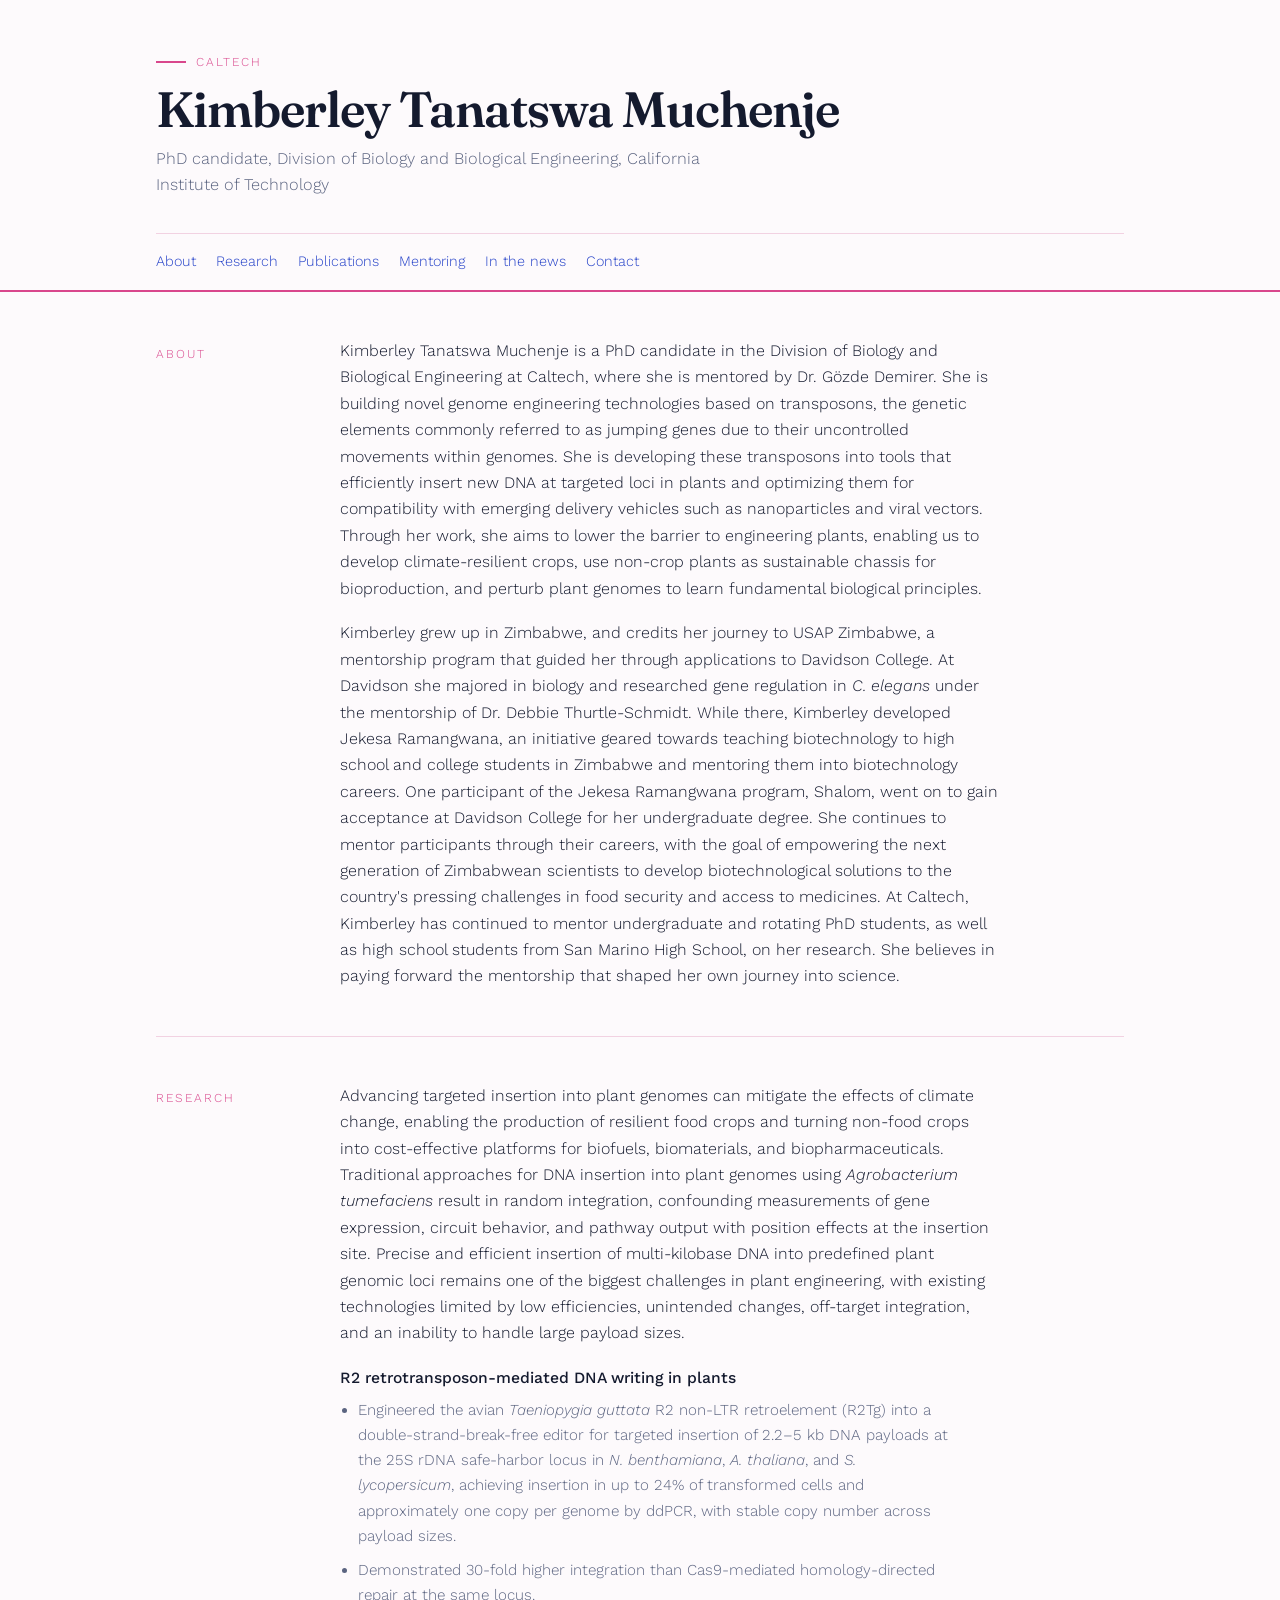
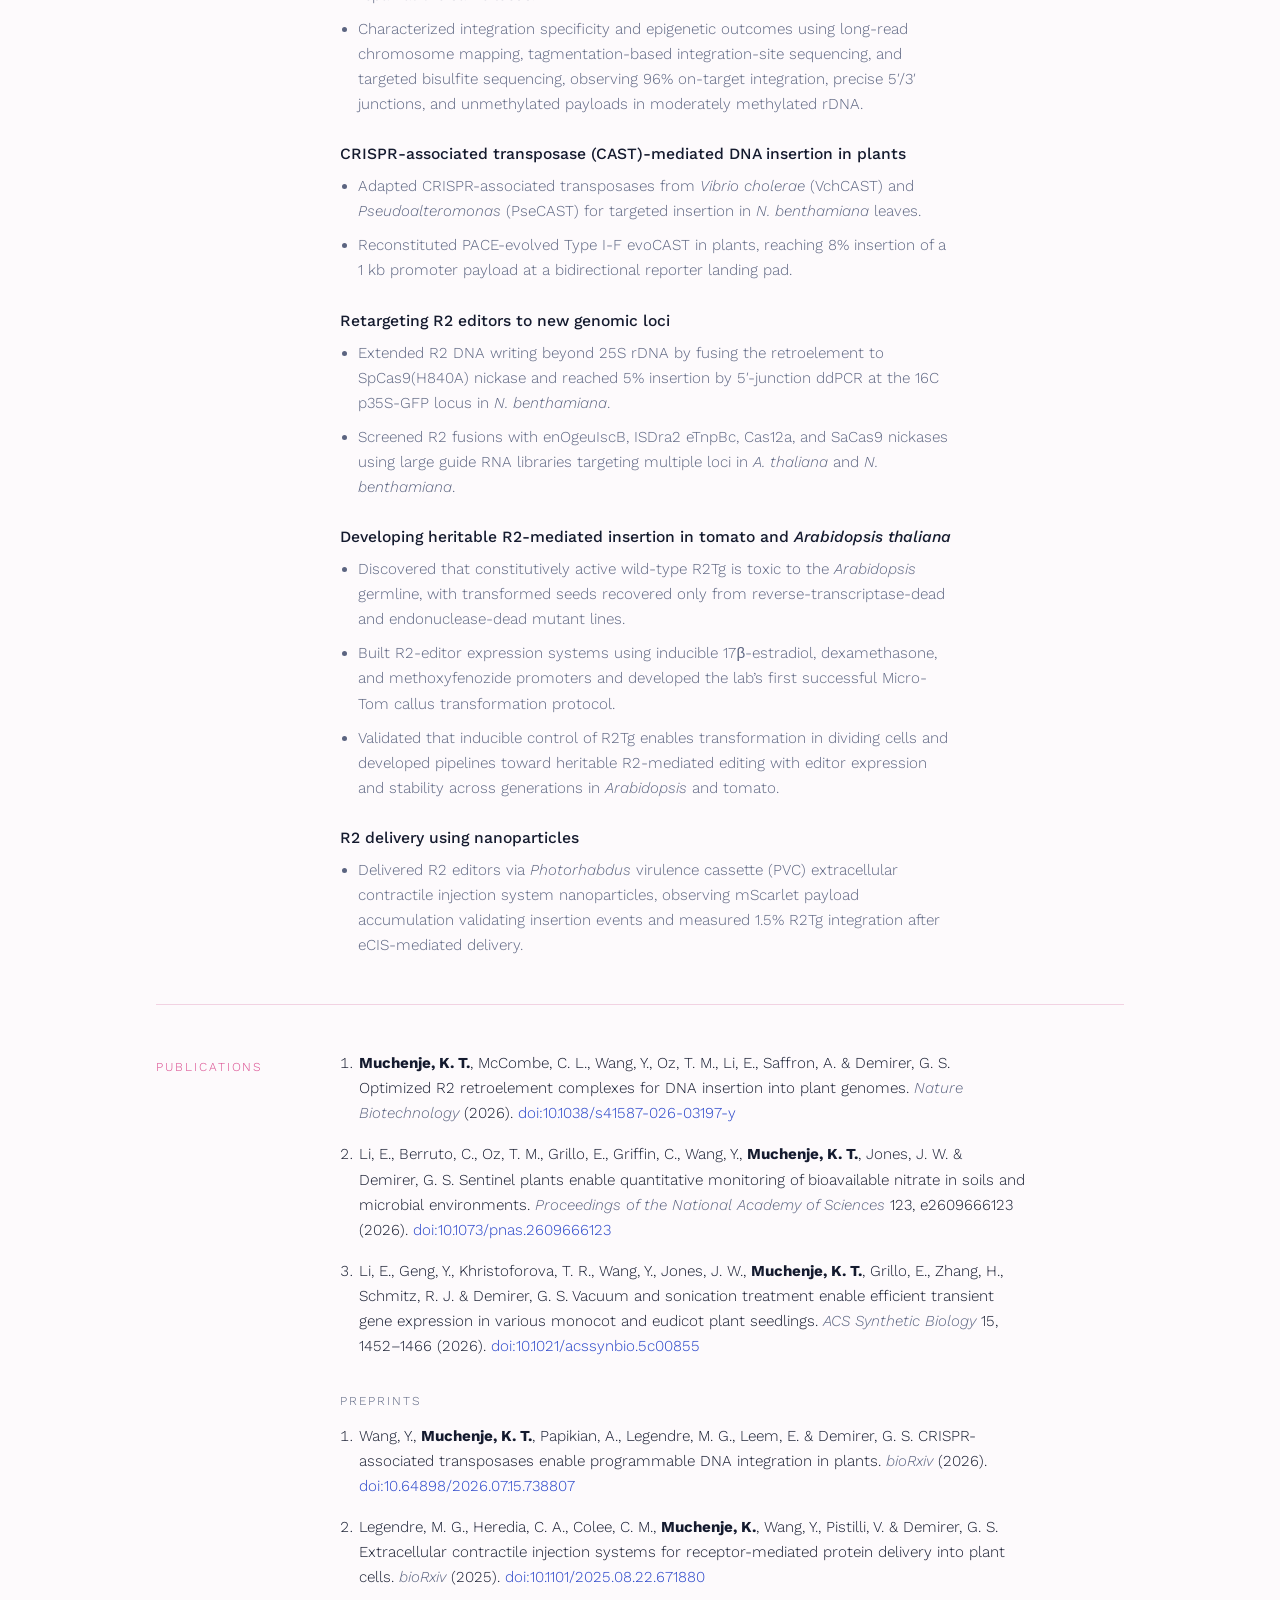
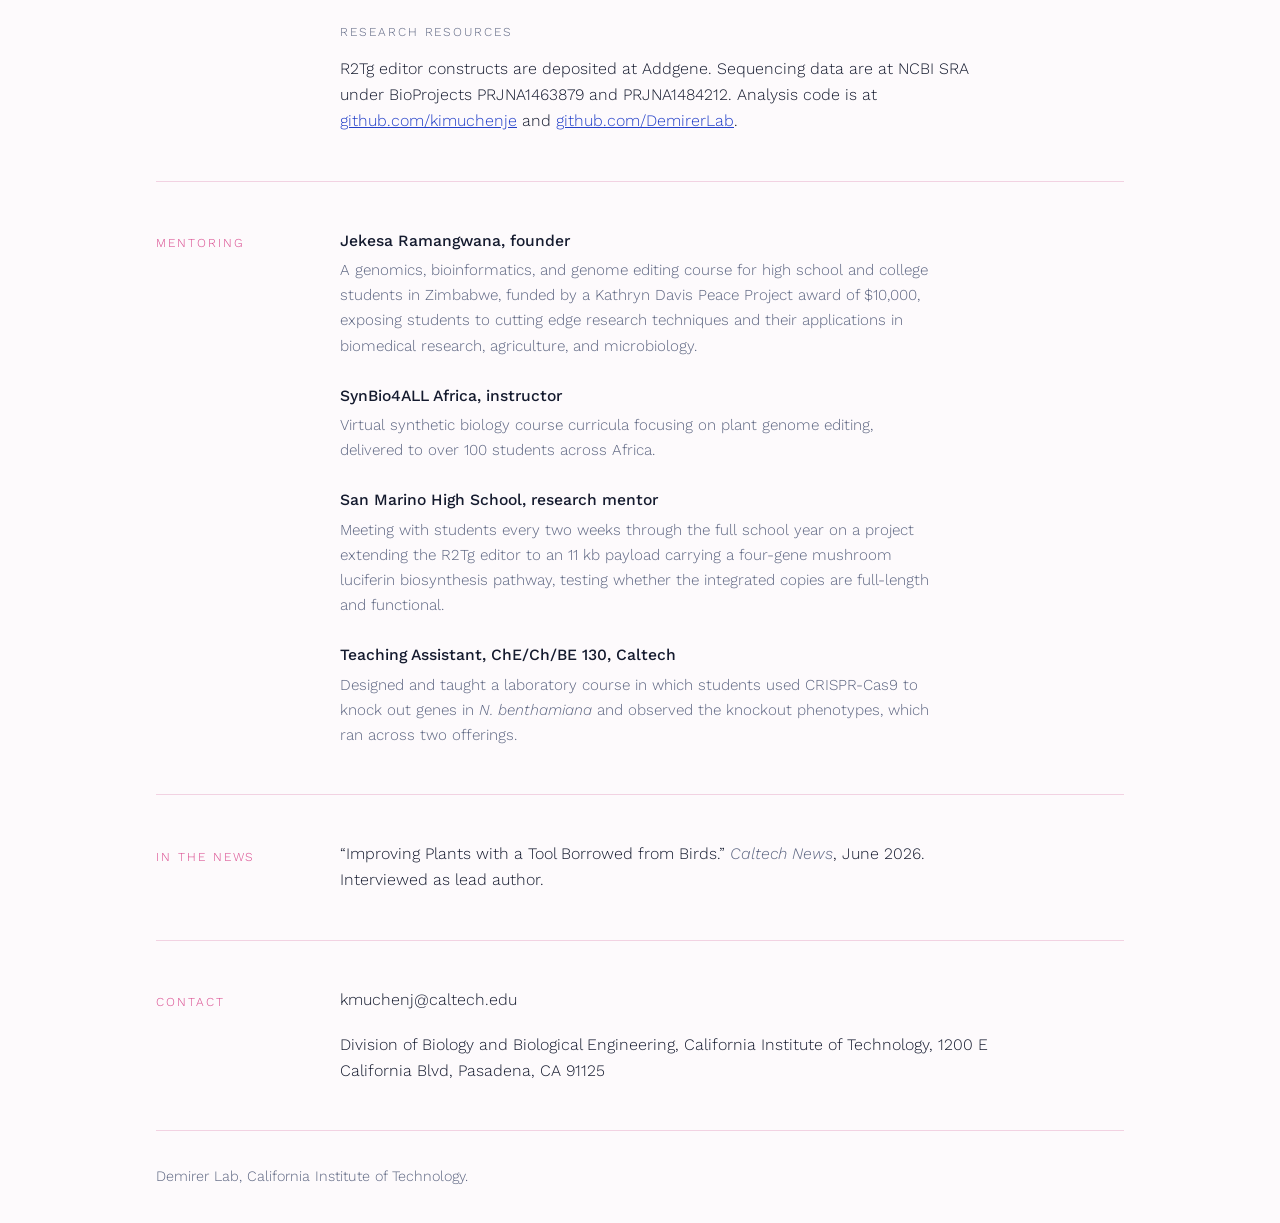
==== index.html @ 02dd8729 "Add personal research site" ====
<!doctype html>
<html lang="en">
<head>
<meta charset="utf-8">
<meta name="viewport" content="width=device-width, initial-scale=1, viewport-fit=cover">
<meta name="description" content="Kimberley Tanatswa Muchenje, PhD candidate in Biology and Biological Engineering at Caltech, building genome engineering technologies from transposons for targeted DNA insertion in plants.">
<meta name="color-scheme" content="light dark">
<style>
  *,*::before,*::after{box-sizing:border-box}
  body{margin:0}
  img{max-width:100%}
  [hidden]{display:none!important}
</style>
<title>Kimberley Muchenje</title>
<link rel="stylesheet" href="https://fonts.googleapis.com/css2?family=Fraunces:opsz,wght@9..144,400;9..144,600&family=Work+Sans:wght@300;400;500&display=swap">
<style>
  /* Layout: a left label rail naming each section, content running in a single
     measure beside it. Pink rules divide, blue carries every link. */
  :root{
    --bg:#fdfafc;
    --fg:#141a2e;
    --muted:#5b6480;
    --rule:#f2d2e2;
    --pink:#d9478c;
    --blue:#2340c8;
    --display:'Fraunces',Georgia,'Times New Roman',serif;
    --body:'Work Sans',-apple-system,'Segoe UI',sans-serif;
  }
  @media (prefers-color-scheme: dark){
    :root:not([data-theme="light"]){
      --bg:#121420; --fg:#eef0f8; --muted:#9aa3bf; --rule:#3d2434;
      --pink:#f27bb0; --blue:#8fa5ff; color-scheme:dark;
    }
  }
  :root[data-theme="dark"]{
    --bg:#121420; --fg:#eef0f8; --muted:#9aa3bf; --rule:#3d2434;
    --pink:#f27bb0; --blue:#8fa5ff; color-scheme:dark;
  }

  body{background:var(--bg);color:var(--fg);font-family:var(--body);
       font-weight:300;line-height:1.65;-webkit-font-smoothing:antialiased}
  .wrap{padding-left:max(16px,env(safe-area-inset-left,0px));
        padding-right:max(16px,env(safe-area-inset-right,0px));
        max-width:1000px;margin:0 auto}

  header{border-bottom:2px solid var(--pink)}
  .masthead{padding-block:52px 34px}
  .eyebrow{display:flex;align-items:center;gap:10px;font-family:var(--body);
           font-size:.76rem;letter-spacing:.16em;text-transform:uppercase;
           color:var(--pink);margin:0 0 .9em}
  .eyebrow i{width:30px;height:2px;background:var(--pink);flex:none}
  h1{font-family:var(--display);font-weight:600;font-size:clamp(2rem,6vw,3.1rem);
     margin:0;letter-spacing:-.02em;line-height:1.08;text-wrap:balance}
  .role{margin:.55em 0 0;color:var(--muted);font-size:1.02rem;max-width:56ch}
  nav{display:flex;flex-wrap:wrap;gap:7px 20px;padding-block:16px;
      border-top:1px solid var(--rule)}
  nav a{font-size:.9rem;color:var(--blue);text-decoration:none;
        text-underline-offset:4px}
  nav a:hover,nav a:focus-visible{text-decoration:underline}

  .row{display:grid;grid-template-columns:150px minmax(0,1fr);gap:34px;
       padding-block:46px;border-bottom:1px solid var(--rule)}
  .label{font-family:var(--body);font-size:.76rem;letter-spacing:.16em;
         text-transform:uppercase;color:var(--pink);margin:0;padding-top:.45em}
  .body-col{min-width:0}
  .body-col > p{max-width:66ch;margin:0 0 1.15em}
  .body-col > p:last-child{margin-bottom:0}
  h2{font-family:var(--display);font-weight:600;font-size:1.35rem;margin:0 0 .7em;
     letter-spacing:-.01em}
  h3{font-family:var(--body);font-weight:500;font-size:.98rem;margin:0 0 .3em;
     color:var(--fg)}
  .stack{display:grid;gap:24px}
  .stack p{margin:0;max-width:66ch;color:var(--muted);font-size:.95rem}
  .stack ul{margin:.45em 0 0;padding-left:1.15em;display:grid;gap:9px}
  .stack ul li{font-size:.95rem;color:var(--muted);max-width:66ch}
  ol{margin:0;padding-left:1.2em;display:grid;gap:16px}
  ol li{max-width:74ch;font-size:.95rem}
  cite{font-style:italic;color:var(--muted)}
  a{color:var(--blue)}
  a.doi{text-decoration:none;word-break:break-word}
  a.doi:hover,a.doi:focus-visible{text-decoration:underline}
  .body-col > p.sub{font-family:var(--body);font-size:.76rem;letter-spacing:.16em;
       text-transform:uppercase;color:var(--muted);margin:2.6em 0 1.1em}
  footer{padding-block:34px;color:var(--muted);font-size:.9rem}
  footer p{margin:0;max-width:70ch}

  @media (max-width:700px){
    .row{grid-template-columns:1fr;gap:12px;padding-block:34px}
    .label{padding-top:0}
    .masthead{padding-block:34px 24px}
  }
  @media (prefers-reduced-motion:reduce){*{animation:none!important;transition:none!important}}
</style>

</head>
<body>
<header>
  <div class="wrap">
    <div class="masthead">
      <p class="eyebrow"><i aria-hidden="true"></i>Caltech</p>
      <h1>Kimberley Tanatswa Muchenje</h1>
      <p class="role">PhD candidate, Division of Biology and Biological Engineering,
      California Institute of Technology</p>
    </div>
    <nav aria-label="Sections">
      <a href="#about">About</a>
      <a href="#research">Research</a>
      <a href="#publications">Publications</a>
      <a href="#mentoring">Mentoring</a>
      <a href="#news">In the news</a>
      <a href="#contact">Contact</a>
    </nav>
  </div>
</header>

<main class="wrap">

  <section class="row" id="about">
    <p class="label">About</p>
    <div class="body-col">
      <p>Kimberley Tanatswa Muchenje is a PhD candidate in the Division of Biology and
      Biological Engineering at Caltech, where she is mentored by Dr. Gözde Demirer. She
      is building novel genome engineering technologies based on transposons, the genetic
      elements commonly referred to as jumping genes due to their uncontrolled movements
      within genomes. She is developing these transposons into tools that efficiently
      insert new DNA at targeted loci in plants and optimizing them for compatibility
      with emerging delivery vehicles such as nanoparticles and viral vectors. Through
      her work, she aims to lower the barrier to engineering plants, enabling us to
      develop climate-resilient crops, use non-crop plants as sustainable chassis for
      bioproduction, and perturb plant genomes to learn fundamental biological
      principles.</p>
      <p>Kimberley grew up in Zimbabwe, and credits her journey to USAP Zimbabwe, a
      mentorship program that guided her through applications to Davidson College. At
      Davidson she majored in biology and researched gene regulation in
      <em>C. elegans</em> under the mentorship of Dr. Debbie Thurtle-Schmidt. While
      there, Kimberley developed Jekesa Ramangwana, an initiative geared towards teaching
      biotechnology to high school and college students in Zimbabwe and mentoring them
      into biotechnology careers. One participant of the Jekesa Ramangwana program,
      Shalom, went on to gain acceptance at Davidson College for her undergraduate
      degree. She continues to mentor participants through their careers, with the goal
      of empowering the next generation of Zimbabwean scientists to develop
      biotechnological solutions to the country's pressing challenges in food security
      and access to medicines. At Caltech, Kimberley has continued to mentor
      undergraduate and rotating PhD students, as well as high school students from San
      Marino High School, on her research. She believes in paying forward the mentorship
      that shaped her own journey into science.</p>
    </div>
  </section>

  <section class="row" id="research">
    <p class="label">Research</p>
    <div class="body-col">
      <p>Advancing targeted insertion into plant genomes can mitigate the effects of
      climate change, enabling the production of resilient food crops and turning
      non-food crops into cost-effective platforms for biofuels, biomaterials, and
      biopharmaceuticals. Traditional approaches for DNA insertion into plant genomes
      using <em>Agrobacterium tumefaciens</em> result in random integration, confounding
      measurements of gene expression, circuit behavior, and pathway output with position
      effects at the insertion site. Precise and efficient insertion of multi-kilobase
      DNA into predefined plant genomic loci remains one of the biggest challenges in
      plant engineering, with existing technologies limited by low efficiencies,
      unintended changes, off-target integration, and an inability to handle large
      payload sizes.</p>

      <div class="stack">
        <div>
          <h3>R2 retrotransposon-mediated DNA writing in plants</h3>
          <ul>
            <li>Engineered the avian <em>Taeniopygia guttata</em> R2 non-LTR retroelement
              (R2Tg) into a double-strand-break-free editor for targeted insertion of
              2.2&ndash;5 kb DNA payloads at the 25S rDNA safe-harbor locus in
              <em>N. benthamiana</em>, <em>A. thaliana</em>, and
              <em>S. lycopersicum</em>, achieving insertion in up to 24% of transformed
              cells and approximately one copy per genome by ddPCR, with stable copy
              number across payload sizes.</li>
            <li>Demonstrated 30-fold higher integration than Cas9-mediated
              homology-directed repair at the same locus.</li>
            <li>Characterized integration specificity and epigenetic outcomes using
              long-read chromosome mapping, tagmentation-based integration-site
              sequencing, and targeted bisulfite sequencing, observing 96% on-target
              integration, precise 5&prime;/3&prime; junctions, and unmethylated payloads
              in moderately methylated rDNA.</li>
          </ul>
        </div>
        <div>
          <h3>CRISPR-associated transposase (CAST)-mediated DNA insertion in plants</h3>
          <ul>
            <li>Adapted CRISPR-associated transposases from <em>Vibrio cholerae</em>
              (VchCAST) and <em>Pseudoalteromonas</em> (PseCAST) for targeted insertion in
              <em>N. benthamiana</em> leaves.</li>
            <li>Reconstituted PACE-evolved Type I-F evoCAST in plants, reaching 8%
              insertion of a 1 kb promoter payload at a bidirectional reporter landing
              pad.</li>
          </ul>
        </div>
        <div>
          <h3>Retargeting R2 editors to new genomic loci</h3>
          <ul>
            <li>Extended R2 DNA writing beyond 25S rDNA by fusing the retroelement to
              SpCas9(H840A) nickase and reached 5% insertion by 5&prime;-junction ddPCR at
              the 16C p35S-GFP locus in <em>N. benthamiana</em>.</li>
            <li>Screened R2 fusions with enOgeuIscB, ISDra2 eTnpBc, Cas12a, and SaCas9
              nickases using large guide RNA libraries targeting multiple loci in
              <em>A. thaliana</em> and <em>N. benthamiana</em>.</li>
          </ul>
        </div>
        <div>
          <h3>Developing heritable R2-mediated insertion in tomato and
            <em>Arabidopsis thaliana</em></h3>
          <ul>
            <li>Discovered that constitutively active wild-type R2Tg is toxic to the
              <em>Arabidopsis</em> germline, with transformed seeds recovered only from
              reverse-transcriptase-dead and endonuclease-dead mutant lines.</li>
            <li>Built R2-editor expression systems using inducible 17&beta;-estradiol,
              dexamethasone, and methoxyfenozide promoters and developed the lab&rsquo;s
              first successful Micro-Tom callus transformation protocol.</li>
            <li>Validated that inducible control of R2Tg enables transformation in
              dividing cells and developed pipelines toward heritable R2-mediated editing
              with editor expression and stability across generations in
              <em>Arabidopsis</em> and tomato.</li>
          </ul>
        </div>
        <div>
          <h3>R2 delivery using nanoparticles</h3>
          <ul>
            <li>Delivered R2 editors via <em>Photorhabdus</em> virulence cassette (PVC)
              extracellular contractile injection system nanoparticles, observing mScarlet
              payload accumulation validating insertion events and measured 1.5% R2Tg
              integration after eCIS-mediated delivery.</li>
          </ul>
        </div>
      </div>
    </div>
  </section>

  <section class="row" id="publications">
    <p class="label">Publications</p>
    <div class="body-col">
      <ol>
        <li><strong>Muchenje, K. T.</strong>, McCombe, C. L., Wang, Y., Oz, T. M.,
          Li, E., Saffron, A. &amp; Demirer, G. S. Optimized R2 retroelement complexes
          for DNA insertion into plant genomes.
          <cite>Nature Biotechnology</cite> (2026).
          <a class="doi" href="https://doi.org/10.1038/s41587-026-03197-y">doi:10.1038/s41587-026-03197-y</a></li>
        <li>Li, E., Berruto, C., Oz, T. M., Grillo, E., Griffin, C., Wang, Y.,
          <strong>Muchenje, K. T.</strong>, Jones, J. W. &amp; Demirer, G. S. Sentinel
          plants enable quantitative monitoring of bioavailable nitrate in soils and
          microbial environments.
          <cite>Proceedings of the National Academy of Sciences</cite> 123, e2609666123
          (2026).
          <a class="doi" href="https://doi.org/10.1073/pnas.2609666123">doi:10.1073/pnas.2609666123</a></li>
        <li>Li, E., Geng, Y., Khristoforova, T. R., Wang, Y., Jones, J. W.,
          <strong>Muchenje, K. T.</strong>, Grillo, E., Zhang, H., Schmitz, R. J. &amp;
          Demirer, G. S. Vacuum and sonication treatment enable efficient transient gene
          expression in various monocot and eudicot plant seedlings.
          <cite>ACS Synthetic Biology</cite> 15, 1452–1466 (2026).
          <a class="doi" href="https://doi.org/10.1021/acssynbio.5c00855">doi:10.1021/acssynbio.5c00855</a></li>
      </ol>

      <p class="sub">Preprints</p>
      <ol>
        <li>Wang, Y., <strong>Muchenje, K. T.</strong>, Papikian, A., Legendre, M. G.,
          Leem, E. &amp; Demirer, G. S. CRISPR-associated transposases enable
          programmable DNA integration in plants. <cite>bioRxiv</cite> (2026).
          <a class="doi" href="https://doi.org/10.64898/2026.07.15.738807">doi:10.64898/2026.07.15.738807</a></li>
        <li>Legendre, M. G., Heredia, C. A., Colee, C. M., <strong>Muchenje, K.</strong>,
          Wang, Y., Pistilli, V. &amp; Demirer, G. S. Extracellular contractile injection
          systems for receptor-mediated protein delivery into plant cells.
          <cite>bioRxiv</cite> (2025).
          <a class="doi" href="https://doi.org/10.1101/2025.08.22.671880">doi:10.1101/2025.08.22.671880</a></li>
      </ol>

      <p class="sub">Research resources</p>
      <p>R2Tg editor constructs are deposited at Addgene. Sequencing data are at NCBI SRA
      under BioProjects PRJNA1463879 and PRJNA1484212. Analysis code is at
      <a href="https://github.com/kimuchenje">github.com/kimuchenje</a> and
      <a href="https://github.com/DemirerLab">github.com/DemirerLab</a>.</p>
    </div>
  </section>

  <section class="row" id="mentoring">
    <p class="label">Mentoring</p>
    <div class="body-col">
      <div class="stack">
        <div>
          <h3>Jekesa Ramangwana, founder</h3>
          <p>A genomics, bioinformatics, and genome editing course for high school and
          college students in Zimbabwe, funded by a Kathryn Davis Peace Project award of
          $10,000, exposing students to cutting edge research techniques and their
          applications in biomedical research, agriculture, and microbiology.</p>
        </div>
        <div>
          <h3>SynBio4ALL Africa, instructor</h3>
          <p>Virtual synthetic biology course curricula focusing on plant genome editing,
          delivered to over 100 students across Africa.</p>
        </div>
        <div>
          <h3>San Marino High School, research mentor</h3>
          <p>Meeting with students every two weeks through the full school year on a
          project extending the R2Tg editor to an 11 kb payload carrying a four-gene
          mushroom luciferin biosynthesis pathway, testing whether the integrated copies
          are full-length and functional.</p>
        </div>
        <div>
          <h3>Teaching Assistant, ChE/Ch/BE 130, Caltech</h3>
          <p>Designed and taught a laboratory course in which students used CRISPR-Cas9
          to knock out genes in <em>N. benthamiana</em> and observed the knockout
          phenotypes, which ran across two offerings.</p>
        </div>
      </div>
    </div>
  </section>

  <section class="row" id="news">
    <p class="label">In the news</p>
    <div class="body-col">
      <p>“Improving Plants with a Tool Borrowed from Birds.” <cite>Caltech News</cite>,
      June 2026. Interviewed as lead author.</p>
    </div>
  </section>

  <section class="row" id="contact">
    <p class="label">Contact</p>
    <div class="body-col">
      <p>kmuchenj@caltech.edu</p>
      <p>Division of Biology and Biological Engineering, California Institute of
      Technology, 1200 E California Blvd, Pasadena, CA 91125</p>
    </div>
  </section>

  <footer>
    <p>Demirer Lab, California Institute of Technology.</p>
  </footer>
</main>

</body>
</html>
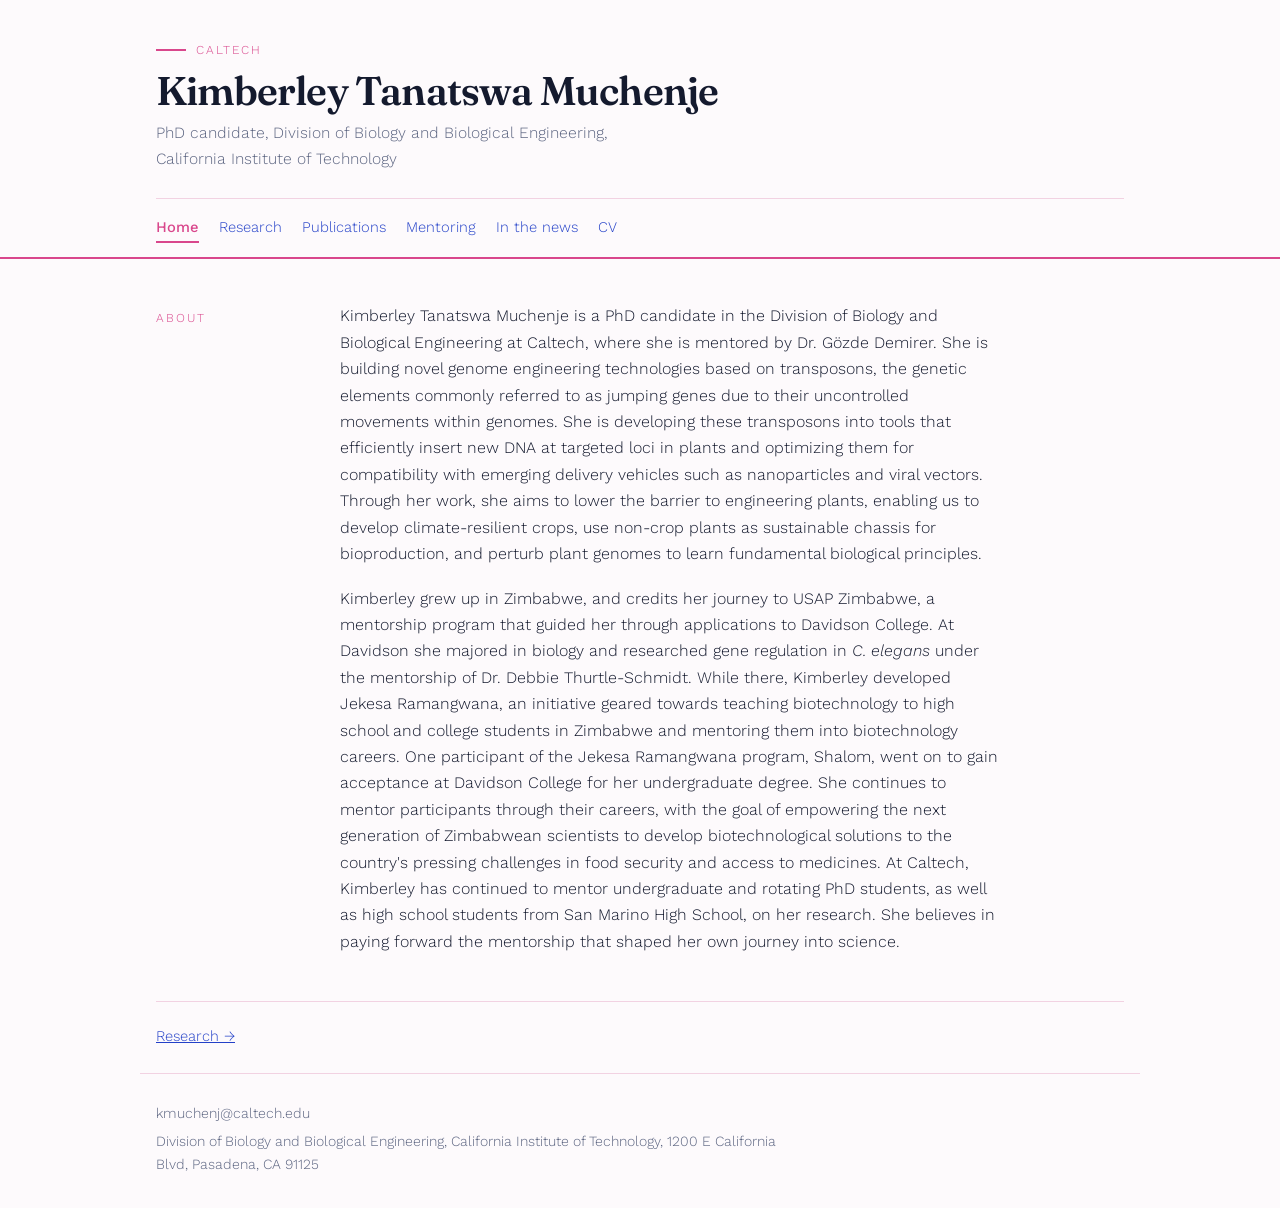
==== commit 1f95a982: "Split the site into six pages with shared stylesheet" ====
--- a/index.html
+++ b/index.html
@@ -3,119 +3,36 @@
 <head>
 <meta charset="utf-8">
 <meta name="viewport" content="width=device-width, initial-scale=1, viewport-fit=cover">
+<title>Kimberley Muchenje</title>
 <meta name="description" content="Kimberley Tanatswa Muchenje, PhD candidate in Biology and Biological Engineering at Caltech, building genome engineering technologies from transposons for targeted DNA insertion in plants.">
 <meta name="color-scheme" content="light dark">
-<style>
-  *,*::before,*::after{box-sizing:border-box}
-  body{margin:0}
-  img{max-width:100%}
-  [hidden]{display:none!important}
-</style>
-<title>Kimberley Muchenje</title>
 <link rel="stylesheet" href="https://fonts.googleapis.com/css2?family=Fraunces:opsz,wght@9..144,400;9..144,600&family=Work+Sans:wght@300;400;500&display=swap">
-<style>
-  /* Layout: a left label rail naming each section, content running in a single
-     measure beside it. Pink rules divide, blue carries every link. */
-  :root{
-    --bg:#fdfafc;
-    --fg:#141a2e;
-    --muted:#5b6480;
-    --rule:#f2d2e2;
-    --pink:#d9478c;
-    --blue:#2340c8;
-    --display:'Fraunces',Georgia,'Times New Roman',serif;
-    --body:'Work Sans',-apple-system,'Segoe UI',sans-serif;
-  }
-  @media (prefers-color-scheme: dark){
-    :root:not([data-theme="light"]){
-      --bg:#121420; --fg:#eef0f8; --muted:#9aa3bf; --rule:#3d2434;
-      --pink:#f27bb0; --blue:#8fa5ff; color-scheme:dark;
-    }
-  }
-  :root[data-theme="dark"]{
-    --bg:#121420; --fg:#eef0f8; --muted:#9aa3bf; --rule:#3d2434;
-    --pink:#f27bb0; --blue:#8fa5ff; color-scheme:dark;
-  }
-
-  body{background:var(--bg);color:var(--fg);font-family:var(--body);
-       font-weight:300;line-height:1.65;-webkit-font-smoothing:antialiased}
-  .wrap{padding-left:max(16px,env(safe-area-inset-left,0px));
-        padding-right:max(16px,env(safe-area-inset-right,0px));
-        max-width:1000px;margin:0 auto}
-
-  header{border-bottom:2px solid var(--pink)}
-  .masthead{padding-block:52px 34px}
-  .eyebrow{display:flex;align-items:center;gap:10px;font-family:var(--body);
-           font-size:.76rem;letter-spacing:.16em;text-transform:uppercase;
-           color:var(--pink);margin:0 0 .9em}
-  .eyebrow i{width:30px;height:2px;background:var(--pink);flex:none}
-  h1{font-family:var(--display);font-weight:600;font-size:clamp(2rem,6vw,3.1rem);
-     margin:0;letter-spacing:-.02em;line-height:1.08;text-wrap:balance}
-  .role{margin:.55em 0 0;color:var(--muted);font-size:1.02rem;max-width:56ch}
-  nav{display:flex;flex-wrap:wrap;gap:7px 20px;padding-block:16px;
-      border-top:1px solid var(--rule)}
-  nav a{font-size:.9rem;color:var(--blue);text-decoration:none;
-        text-underline-offset:4px}
-  nav a:hover,nav a:focus-visible{text-decoration:underline}
-
-  .row{display:grid;grid-template-columns:150px minmax(0,1fr);gap:34px;
-       padding-block:46px;border-bottom:1px solid var(--rule)}
-  .label{font-family:var(--body);font-size:.76rem;letter-spacing:.16em;
-         text-transform:uppercase;color:var(--pink);margin:0;padding-top:.45em}
-  .body-col{min-width:0}
-  .body-col > p{max-width:66ch;margin:0 0 1.15em}
-  .body-col > p:last-child{margin-bottom:0}
-  h2{font-family:var(--display);font-weight:600;font-size:1.35rem;margin:0 0 .7em;
-     letter-spacing:-.01em}
-  h3{font-family:var(--body);font-weight:500;font-size:.98rem;margin:0 0 .3em;
-     color:var(--fg)}
-  .stack{display:grid;gap:24px}
-  .stack p{margin:0;max-width:66ch;color:var(--muted);font-size:.95rem}
-  .stack ul{margin:.45em 0 0;padding-left:1.15em;display:grid;gap:9px}
-  .stack ul li{font-size:.95rem;color:var(--muted);max-width:66ch}
-  ol{margin:0;padding-left:1.2em;display:grid;gap:16px}
-  ol li{max-width:74ch;font-size:.95rem}
-  cite{font-style:italic;color:var(--muted)}
-  a{color:var(--blue)}
-  a.doi{text-decoration:none;word-break:break-word}
-  a.doi:hover,a.doi:focus-visible{text-decoration:underline}
-  .body-col > p.sub{font-family:var(--body);font-size:.76rem;letter-spacing:.16em;
-       text-transform:uppercase;color:var(--muted);margin:2.6em 0 1.1em}
-  footer{padding-block:34px;color:var(--muted);font-size:.9rem}
-  footer p{margin:0;max-width:70ch}
-
-  @media (max-width:700px){
-    .row{grid-template-columns:1fr;gap:12px;padding-block:34px}
-    .label{padding-top:0}
-    .masthead{padding-block:34px 24px}
-  }
-  @media (prefers-reduced-motion:reduce){*{animation:none!important;transition:none!important}}
-</style>
-
+<link rel="stylesheet" href="site.css">
 </head>
 <body>
 <header>
-  <div class="wrap">
-    <div class="masthead">
+  <div class="wrap masthead">
+    <div class="who">
       <p class="eyebrow"><i aria-hidden="true"></i>Caltech</p>
-      <h1>Kimberley Tanatswa Muchenje</h1>
+      <p class="name">Kimberley Tanatswa Muchenje</p>
       <p class="role">PhD candidate, Division of Biology and Biological Engineering,
       California Institute of Technology</p>
     </div>
-    <nav aria-label="Sections">
-      <a href="#about">About</a>
-      <a href="#research">Research</a>
-      <a href="#publications">Publications</a>
-      <a href="#mentoring">Mentoring</a>
-      <a href="#news">In the news</a>
-      <a href="#contact">Contact</a>
+  </div>
+  <div class="wrap">
+    <nav aria-label="Pages">
+      <a href="index.html" aria-current="page">Home</a>
+      <a href="research.html">Research</a>
+      <a href="publications.html">Publications</a>
+      <a href="mentoring.html">Mentoring</a>
+      <a href="news.html">In the news</a>
+      <a href="cv.html">CV</a>
     </nav>
   </div>
 </header>
 
 <main class="wrap">
-
-  <section class="row" id="about">
+  <div class="row">
     <p class="label">About</p>
     <div class="body-col">
       <p>Kimberley Tanatswa Muchenje is a PhD candidate in the Division of Biology and
@@ -145,193 +62,14 @@
       Marino High School, on her research. She believes in paying forward the mentorship
       that shaped her own journey into science.</p>
     </div>
-  </section>
-
-  <section class="row" id="research">
-    <p class="label">Research</p>
-    <div class="body-col">
-      <p>Advancing targeted insertion into plant genomes can mitigate the effects of
-      climate change, enabling the production of resilient food crops and turning
-      non-food crops into cost-effective platforms for biofuels, biomaterials, and
-      biopharmaceuticals. Traditional approaches for DNA insertion into plant genomes
-      using <em>Agrobacterium tumefaciens</em> result in random integration, confounding
-      measurements of gene expression, circuit behavior, and pathway output with position
-      effects at the insertion site. Precise and efficient insertion of multi-kilobase
-      DNA into predefined plant genomic loci remains one of the biggest challenges in
-      plant engineering, with existing technologies limited by low efficiencies,
-      unintended changes, off-target integration, and an inability to handle large
-      payload sizes.</p>
-
-      <div class="stack">
-        <div>
-          <h3>R2 retrotransposon-mediated DNA writing in plants</h3>
-          <ul>
-            <li>Engineered the avian <em>Taeniopygia guttata</em> R2 non-LTR retroelement
-              (R2Tg) into a double-strand-break-free editor for targeted insertion of
-              2.2&ndash;5 kb DNA payloads at the 25S rDNA safe-harbor locus in
-              <em>N. benthamiana</em>, <em>A. thaliana</em>, and
-              <em>S. lycopersicum</em>, achieving insertion in up to 24% of transformed
-              cells and approximately one copy per genome by ddPCR, with stable copy
-              number across payload sizes.</li>
-            <li>Demonstrated 30-fold higher integration than Cas9-mediated
-              homology-directed repair at the same locus.</li>
-            <li>Characterized integration specificity and epigenetic outcomes using
-              long-read chromosome mapping, tagmentation-based integration-site
-              sequencing, and targeted bisulfite sequencing, observing 96% on-target
-              integration, precise 5&prime;/3&prime; junctions, and unmethylated payloads
-              in moderately methylated rDNA.</li>
-          </ul>
-        </div>
-        <div>
-          <h3>CRISPR-associated transposase (CAST)-mediated DNA insertion in plants</h3>
-          <ul>
-            <li>Adapted CRISPR-associated transposases from <em>Vibrio cholerae</em>
-              (VchCAST) and <em>Pseudoalteromonas</em> (PseCAST) for targeted insertion in
-              <em>N. benthamiana</em> leaves.</li>
-            <li>Reconstituted PACE-evolved Type I-F evoCAST in plants, reaching 8%
-              insertion of a 1 kb promoter payload at a bidirectional reporter landing
-              pad.</li>
-          </ul>
-        </div>
-        <div>
-          <h3>Retargeting R2 editors to new genomic loci</h3>
-          <ul>
-            <li>Extended R2 DNA writing beyond 25S rDNA by fusing the retroelement to
-              SpCas9(H840A) nickase and reached 5% insertion by 5&prime;-junction ddPCR at
-              the 16C p35S-GFP locus in <em>N. benthamiana</em>.</li>
-            <li>Screened R2 fusions with enOgeuIscB, ISDra2 eTnpBc, Cas12a, and SaCas9
-              nickases using large guide RNA libraries targeting multiple loci in
-              <em>A. thaliana</em> and <em>N. benthamiana</em>.</li>
-          </ul>
-        </div>
-        <div>
-          <h3>Developing heritable R2-mediated insertion in tomato and
-            <em>Arabidopsis thaliana</em></h3>
-          <ul>
-            <li>Discovered that constitutively active wild-type R2Tg is toxic to the
-              <em>Arabidopsis</em> germline, with transformed seeds recovered only from
-              reverse-transcriptase-dead and endonuclease-dead mutant lines.</li>
-            <li>Built R2-editor expression systems using inducible 17&beta;-estradiol,
-              dexamethasone, and methoxyfenozide promoters and developed the lab&rsquo;s
-              first successful Micro-Tom callus transformation protocol.</li>
-            <li>Validated that inducible control of R2Tg enables transformation in
-              dividing cells and developed pipelines toward heritable R2-mediated editing
-              with editor expression and stability across generations in
-              <em>Arabidopsis</em> and tomato.</li>
-          </ul>
-        </div>
-        <div>
-          <h3>R2 delivery using nanoparticles</h3>
-          <ul>
-            <li>Delivered R2 editors via <em>Photorhabdus</em> virulence cassette (PVC)
-              extracellular contractile injection system nanoparticles, observing mScarlet
-              payload accumulation validating insertion events and measured 1.5% R2Tg
-              integration after eCIS-mediated delivery.</li>
-          </ul>
-        </div>
-      </div>
-    </div>
-  </section>
-
-  <section class="row" id="publications">
-    <p class="label">Publications</p>
-    <div class="body-col">
-      <ol>
-        <li><strong>Muchenje, K. T.</strong>, McCombe, C. L., Wang, Y., Oz, T. M.,
-          Li, E., Saffron, A. &amp; Demirer, G. S. Optimized R2 retroelement complexes
-          for DNA insertion into plant genomes.
-          <cite>Nature Biotechnology</cite> (2026).
-          <a class="doi" href="https://doi.org/10.1038/s41587-026-03197-y">doi:10.1038/s41587-026-03197-y</a></li>
-        <li>Li, E., Berruto, C., Oz, T. M., Grillo, E., Griffin, C., Wang, Y.,
-          <strong>Muchenje, K. T.</strong>, Jones, J. W. &amp; Demirer, G. S. Sentinel
-          plants enable quantitative monitoring of bioavailable nitrate in soils and
-          microbial environments.
-          <cite>Proceedings of the National Academy of Sciences</cite> 123, e2609666123
-          (2026).
-          <a class="doi" href="https://doi.org/10.1073/pnas.2609666123">doi:10.1073/pnas.2609666123</a></li>
-        <li>Li, E., Geng, Y., Khristoforova, T. R., Wang, Y., Jones, J. W.,
-          <strong>Muchenje, K. T.</strong>, Grillo, E., Zhang, H., Schmitz, R. J. &amp;
-          Demirer, G. S. Vacuum and sonication treatment enable efficient transient gene
-          expression in various monocot and eudicot plant seedlings.
-          <cite>ACS Synthetic Biology</cite> 15, 1452–1466 (2026).
-          <a class="doi" href="https://doi.org/10.1021/acssynbio.5c00855">doi:10.1021/acssynbio.5c00855</a></li>
-      </ol>
-
-      <p class="sub">Preprints</p>
-      <ol>
-        <li>Wang, Y., <strong>Muchenje, K. T.</strong>, Papikian, A., Legendre, M. G.,
-          Leem, E. &amp; Demirer, G. S. CRISPR-associated transposases enable
-          programmable DNA integration in plants. <cite>bioRxiv</cite> (2026).
-          <a class="doi" href="https://doi.org/10.64898/2026.07.15.738807">doi:10.64898/2026.07.15.738807</a></li>
-        <li>Legendre, M. G., Heredia, C. A., Colee, C. M., <strong>Muchenje, K.</strong>,
-          Wang, Y., Pistilli, V. &amp; Demirer, G. S. Extracellular contractile injection
-          systems for receptor-mediated protein delivery into plant cells.
-          <cite>bioRxiv</cite> (2025).
-          <a class="doi" href="https://doi.org/10.1101/2025.08.22.671880">doi:10.1101/2025.08.22.671880</a></li>
-      </ol>
-
-      <p class="sub">Research resources</p>
-      <p>R2Tg editor constructs are deposited at Addgene. Sequencing data are at NCBI SRA
-      under BioProjects PRJNA1463879 and PRJNA1484212. Analysis code is at
-      <a href="https://github.com/kimuchenje">github.com/kimuchenje</a> and
-      <a href="https://github.com/DemirerLab">github.com/DemirerLab</a>.</p>
-    </div>
-  </section>
-
-  <section class="row" id="mentoring">
-    <p class="label">Mentoring</p>
-    <div class="body-col">
-      <div class="stack">
-        <div>
-          <h3>Jekesa Ramangwana, founder</h3>
-          <p>A genomics, bioinformatics, and genome editing course for high school and
-          college students in Zimbabwe, funded by a Kathryn Davis Peace Project award of
-          $10,000, exposing students to cutting edge research techniques and their
-          applications in biomedical research, agriculture, and microbiology.</p>
-        </div>
-        <div>
-          <h3>SynBio4ALL Africa, instructor</h3>
-          <p>Virtual synthetic biology course curricula focusing on plant genome editing,
-          delivered to over 100 students across Africa.</p>
-        </div>
-        <div>
-          <h3>San Marino High School, research mentor</h3>
-          <p>Meeting with students every two weeks through the full school year on a
-          project extending the R2Tg editor to an 11 kb payload carrying a four-gene
-          mushroom luciferin biosynthesis pathway, testing whether the integrated copies
-          are full-length and functional.</p>
-        </div>
-        <div>
-          <h3>Teaching Assistant, ChE/Ch/BE 130, Caltech</h3>
-          <p>Designed and taught a laboratory course in which students used CRISPR-Cas9
-          to knock out genes in <em>N. benthamiana</em> and observed the knockout
-          phenotypes, which ran across two offerings.</p>
-        </div>
-      </div>
-    </div>
-  </section>
-
-  <section class="row" id="news">
-    <p class="label">In the news</p>
-    <div class="body-col">
-      <p>“Improving Plants with a Tool Borrowed from Birds.” <cite>Caltech News</cite>,
-      June 2026. Interviewed as lead author.</p>
-    </div>
-  </section>
-
-  <section class="row" id="contact">
-    <p class="label">Contact</p>
-    <div class="body-col">
-      <p>kmuchenj@caltech.edu</p>
-      <p>Division of Biology and Biological Engineering, California Institute of
-      Technology, 1200 E California Blvd, Pasadena, CA 91125</p>
-    </div>
-  </section>
-
-  <footer>
-    <p>Demirer Lab, California Institute of Technology.</p>
-  </footer>
+  </div>
+    <p class="next"><a href="research.html">Research &rarr;</a></p>
 </main>
 
+<footer class="wrap">
+  <p>kmuchenj@caltech.edu</p>
+  <p>Division of Biology and Biological Engineering, California Institute of Technology,
+  1200 E California Blvd, Pasadena, CA 91125</p>
+</footer>
 </body>
 </html>
--- a/site.css
+++ b/site.css
@@ -0,0 +1,86 @@
+/* Layout: a left label rail naming each page, content running in a single
+   measure beside it. Pink rules divide, blue carries every link. */
+:root{
+  --bg:#fdfafc;
+  --fg:#141a2e;
+  --muted:#5b6480;
+  --rule:#f2d2e2;
+  --pink:#d9478c;
+  --blue:#2340c8;
+  --display:'Fraunces',Georgia,'Times New Roman',serif;
+  --body:'Work Sans',-apple-system,'Segoe UI',sans-serif;
+}
+@media (prefers-color-scheme: dark){
+  :root:not([data-theme="light"]){
+    --bg:#121420; --fg:#eef0f8; --muted:#9aa3bf; --rule:#3d2434;
+    --pink:#f27bb0; --blue:#8fa5ff; color-scheme:dark;
+  }
+}
+:root[data-theme="dark"]{
+  --bg:#121420; --fg:#eef0f8; --muted:#9aa3bf; --rule:#3d2434;
+  --pink:#f27bb0; --blue:#8fa5ff; color-scheme:dark;
+}
+*,*::before,*::after{box-sizing:border-box}
+body{margin:0;background:var(--bg);color:var(--fg);font-family:var(--body);
+     font-weight:300;line-height:1.65;-webkit-font-smoothing:antialiased}
+img{max-width:100%}
+.wrap{padding-left:max(16px,env(safe-area-inset-left,0px));
+      padding-right:max(16px,env(safe-area-inset-right,0px));
+      max-width:1000px;margin:0 auto}
+
+header{border-bottom:2px solid var(--pink)}
+.masthead{padding-block:40px 26px;display:flex;flex-wrap:wrap;
+          align-items:flex-end;gap:14px 28px}
+.who{min-width:0}
+.eyebrow{display:flex;align-items:center;gap:10px;font-size:.76rem;
+         letter-spacing:.16em;text-transform:uppercase;color:var(--pink);
+         margin:0 0 .7em}
+.eyebrow i{width:30px;height:2px;background:var(--pink);flex:none}
+.name{font-family:var(--display);font-weight:600;
+      font-size:clamp(1.7rem,5vw,2.5rem);margin:0;letter-spacing:-.02em;
+      line-height:1.1;text-wrap:balance}
+.name a{color:inherit;text-decoration:none}
+.role{margin:.5em 0 0;color:var(--muted);font-size:.98rem;max-width:52ch}
+nav{display:flex;flex-wrap:wrap;gap:6px 20px;padding-block:14px;
+    border-top:1px solid var(--rule)}
+nav a{font-size:.92rem;color:var(--blue);text-decoration:none;
+      text-underline-offset:4px;padding-block:2px}
+nav a:hover,nav a:focus-visible{text-decoration:underline}
+nav a[aria-current="page"]{color:var(--pink);font-weight:500;
+      border-bottom:2px solid var(--pink)}
+
+main{padding-block:44px 10px}
+.row{display:grid;grid-template-columns:150px minmax(0,1fr);gap:34px}
+.label{font-size:.76rem;letter-spacing:.16em;text-transform:uppercase;
+       color:var(--pink);margin:0;padding-top:.4em}
+.body-col{min-width:0}
+.body-col > p{max-width:66ch;margin:0 0 1.15em}
+.body-col > p:last-child{margin-bottom:0}
+h2{font-family:var(--display);font-weight:600;font-size:1.3rem;margin:0 0 .7em;
+   letter-spacing:-.01em}
+h3{font-weight:500;font-size:.98rem;margin:0 0 .3em;color:var(--fg)}
+.stack{display:grid;gap:30px}
+.stack > div > p{margin:0;max-width:66ch;color:var(--muted);font-size:.95rem}
+.stack ul{margin:.45em 0 0;padding-left:1.15em;display:grid;gap:9px}
+.stack ul li{font-size:.95rem;color:var(--muted);max-width:66ch}
+ol{margin:0;padding-left:1.2em;display:grid;gap:16px}
+ol li{max-width:74ch;font-size:.95rem}
+cite{font-style:italic;color:var(--muted)}
+a{color:var(--blue)}
+a.doi{text-decoration:none;word-break:break-word}
+a.doi:hover,a.doi:focus-visible{text-decoration:underline}
+.body-col > p.sub{font-size:.76rem;letter-spacing:.16em;text-transform:uppercase;
+       color:var(--muted);margin:2.6em 0 1.1em}
+.next{display:flex;flex-wrap:wrap;gap:18px;margin-top:46px;padding-top:22px;
+      border-top:1px solid var(--rule);font-size:.92rem}
+footer{border-top:1px solid var(--rule);margin-top:46px;padding-block:28px;
+       color:var(--muted);font-size:.88rem}
+footer p{margin:0 0 .3em;max-width:70ch}
+
+@media (max-width:700px){
+  .row{grid-template-columns:1fr;gap:12px}
+  .label{padding-top:0}
+  .masthead{padding-block:30px 20px}
+  main{padding-block:32px 10px}
+}
+@media (prefers-reduced-motion:reduce){*{animation:none!important;transition:none!important}}
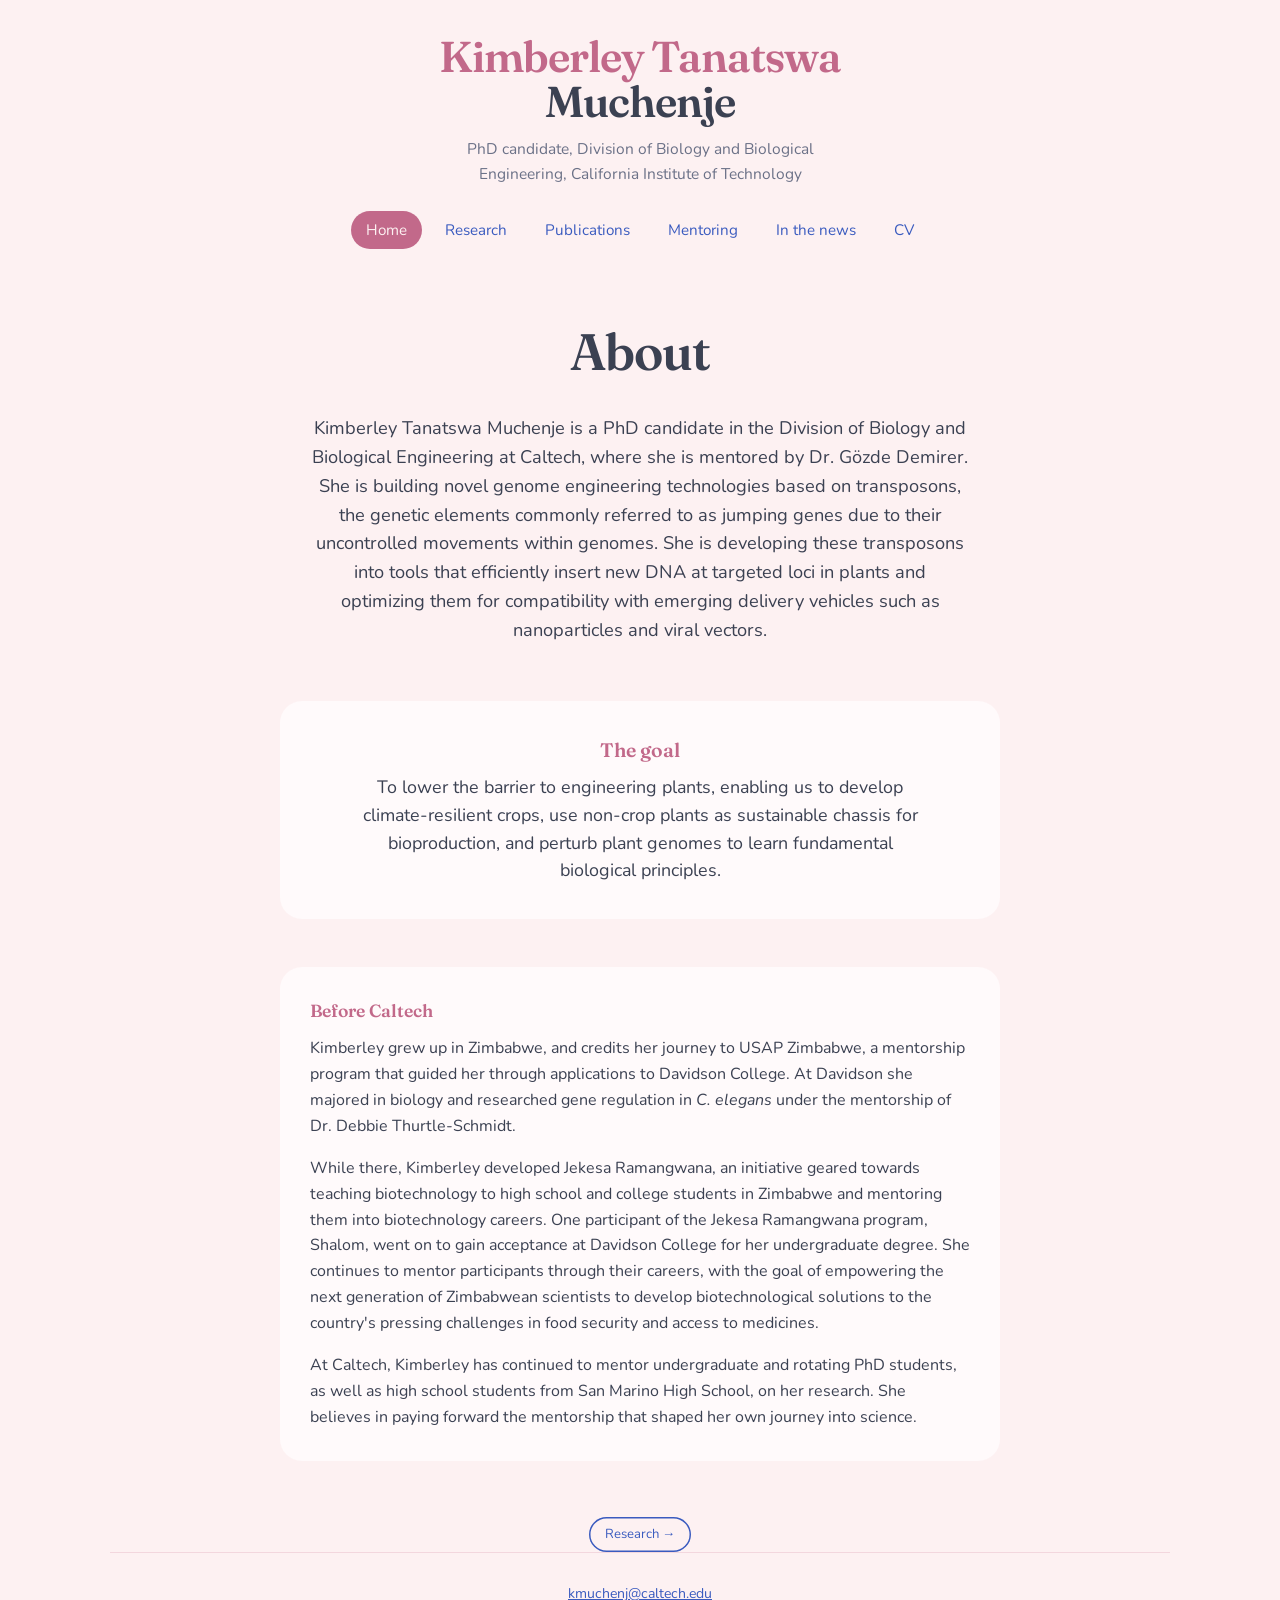
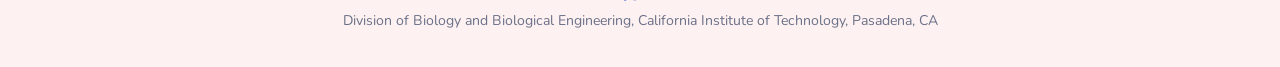
==== commit a59bbb3f: "Redesign: centered layout, pink ground, cards, pill navigation" ====
--- a/index.html
+++ b/index.html
@@ -6,70 +6,70 @@
 <title>Kimberley Muchenje</title>
 <meta name="description" content="Kimberley Tanatswa Muchenje, PhD candidate in Biology and Biological Engineering at Caltech, building genome engineering technologies from transposons for targeted DNA insertion in plants.">
 <meta name="color-scheme" content="light dark">
-<link rel="stylesheet" href="https://fonts.googleapis.com/css2?family=Fraunces:opsz,wght@9..144,400;9..144,600&family=Work+Sans:wght@300;400;500&display=swap">
+<link rel="preconnect" href="https://fonts.gstatic.com" crossorigin>
+<link rel="stylesheet" href="https://fonts.googleapis.com/css2?family=Fraunces:opsz,wght@9..144,400;9..144,600&family=Nunito:wght@300;400;600&display=swap">
 <link rel="stylesheet" href="site.css">
 </head>
 <body>
-<header>
-  <div class="wrap masthead">
-    <div class="who">
-      <p class="eyebrow"><i aria-hidden="true"></i>Caltech</p>
-      <p class="name">Kimberley Tanatswa Muchenje</p>
-      <p class="role">PhD candidate, Division of Biology and Biological Engineering,
-      California Institute of Technology</p>
-    </div>
-  </div>
-  <div class="wrap">
-    <nav aria-label="Pages">
+<header class="wrap">
+  <p class="brand">Kimberley Tanatswa<span class="last">Muchenje</span></p>
+  <p class="role">PhD candidate, Division of Biology and Biological Engineering,
+  California Institute of Technology</p>
+  <nav aria-label="Pages">
       <a href="index.html" aria-current="page">Home</a>
       <a href="research.html">Research</a>
       <a href="publications.html">Publications</a>
       <a href="mentoring.html">Mentoring</a>
       <a href="news.html">In the news</a>
       <a href="cv.html">CV</a>
-    </nav>
-  </div>
+  </nav>
 </header>
 
 <main class="wrap">
-  <div class="row">
-    <p class="label">About</p>
-    <div class="body-col">
-      <p>Kimberley Tanatswa Muchenje is a PhD candidate in the Division of Biology and
-      Biological Engineering at Caltech, where she is mentored by Dr. Gözde Demirer. She
-      is building novel genome engineering technologies based on transposons, the genetic
-      elements commonly referred to as jumping genes due to their uncontrolled movements
-      within genomes. She is developing these transposons into tools that efficiently
-      insert new DNA at targeted loci in plants and optimizing them for compatibility
-      with emerging delivery vehicles such as nanoparticles and viral vectors. Through
-      her work, she aims to lower the barrier to engineering plants, enabling us to
-      develop climate-resilient crops, use non-crop plants as sustainable chassis for
-      bioproduction, and perturb plant genomes to learn fundamental biological
-      principles.</p>
-      <p>Kimberley grew up in Zimbabwe, and credits her journey to USAP Zimbabwe, a
-      mentorship program that guided her through applications to Davidson College. At
-      Davidson she majored in biology and researched gene regulation in
-      <em>C. elegans</em> under the mentorship of Dr. Debbie Thurtle-Schmidt. While
-      there, Kimberley developed Jekesa Ramangwana, an initiative geared towards teaching
-      biotechnology to high school and college students in Zimbabwe and mentoring them
-      into biotechnology careers. One participant of the Jekesa Ramangwana program,
-      Shalom, went on to gain acceptance at Davidson College for her undergraduate
-      degree. She continues to mentor participants through their careers, with the goal
-      of empowering the next generation of Zimbabwean scientists to develop
-      biotechnological solutions to the country's pressing challenges in food security
-      and access to medicines. At Caltech, Kimberley has continued to mentor
-      undergraduate and rotating PhD students, as well as high school students from San
-      Marino High School, on her research. She believes in paying forward the mentorship
-      that shaped her own journey into science.</p>
-    </div>
+  <h1>About</h1>
+  <p class="intro">Kimberley Tanatswa Muchenje is a PhD candidate in the Division of
+  Biology and Biological Engineering at Caltech, where she is mentored by Dr. Gözde
+  Demirer. She is building novel genome engineering technologies based on transposons,
+  the genetic elements commonly referred to as jumping genes due to their uncontrolled
+  movements within genomes. She is developing these transposons into tools that
+  efficiently insert new DNA at targeted loci in plants and optimizing them for
+  compatibility with emerging delivery vehicles such as nanoparticles and viral
+  vectors.</p>
+
+  <div class="goal">
+    <p>The goal</p>
+    <p>To lower the barrier to engineering plants, enabling us to develop
+    climate-resilient crops, use non-crop plants as sustainable chassis for
+    bioproduction, and perturb plant genomes to learn fundamental biological
+    principles.</p>
   </div>
-    <p class="next"><a href="research.html">Research &rarr;</a></p>
+
+  <div class="block">
+    <h2>Before Caltech</h2>
+    <p>Kimberley grew up in Zimbabwe, and credits her journey to USAP Zimbabwe, a
+    mentorship program that guided her through applications to Davidson College. At
+    Davidson she majored in biology and researched gene regulation in <em>C. elegans</em>
+    under the mentorship of Dr. Debbie Thurtle-Schmidt.</p>
+    <p>While there, Kimberley developed Jekesa Ramangwana, an initiative geared towards
+    teaching biotechnology to high school and college students in Zimbabwe and mentoring
+    them into biotechnology careers. One participant of the Jekesa Ramangwana program,
+    Shalom, went on to gain acceptance at Davidson College for her undergraduate degree.
+    She continues to mentor participants through their careers, with the goal of
+    empowering the next generation of Zimbabwean scientists to develop biotechnological
+    solutions to the country's pressing challenges in food security and access to
+    medicines.</p>
+    <p>At Caltech, Kimberley has continued to mentor undergraduate and rotating PhD
+    students, as well as high school students from San Marino High School, on her
+    research. She believes in paying forward the mentorship that shaped her own journey
+    into science.</p>
+  </div>
+  <p class="next"><a class="pill ghost" href="research.html">Research &rarr;</a></p>
 </main>
 
 <footer class="wrap">
-  <p>kmuchenj@caltech.edu</p>
+  <p><a href="mailto:kmuchenj@caltech.edu">kmuchenj@caltech.edu</a></p>
   <p>Division of Biology and Biological Engineering, California Institute of Technology,
-  1200 E California Blvd, Pasadena, CA 91125</p>
+  Pasadena, CA</p>
 </footer>
 </body>
 </html>
--- a/site.css
+++ b/site.css
@@ -1,86 +1,114 @@
-/* Layout: a left label rail naming each page, content running in a single
-   measure beside it. Pink rules divide, blue carries every link. */
+/* Layout: centered masthead and page title, prose centered in a wide measure,
+   content in soft rounded cards. Pink is the ground and the display accent,
+   blue carries every link and button. */
 :root{
-  --bg:#fdfafc;
-  --fg:#141a2e;
-  --muted:#5b6480;
-  --rule:#f2d2e2;
-  --pink:#d9478c;
-  --blue:#2340c8;
-  --display:'Fraunces',Georgia,'Times New Roman',serif;
-  --body:'Work Sans',-apple-system,'Segoe UI',sans-serif;
+  --bg:#fdf1f2;
+  --card:#fffafb;
+  --ink:#3b4152;
+  --muted:#6b7187;
+  --rule:#f3d7de;
+  --pink:#c2698a;
+  --blue:#3a5bbf;
+  --display:'Fraunces',Georgia,serif;
+  --body:'Nunito',-apple-system,'Segoe UI',sans-serif;
+  --r:22px;
 }
 @media (prefers-color-scheme: dark){
   :root:not([data-theme="light"]){
-    --bg:#121420; --fg:#eef0f8; --muted:#9aa3bf; --rule:#3d2434;
-    --pink:#f27bb0; --blue:#8fa5ff; color-scheme:dark;
+    --bg:#1b161b; --card:#241d24; --ink:#f3eef1; --muted:#b0a6ae;
+    --rule:#40303a; --pink:#eb9ab5; --blue:#9db2ff; color-scheme:dark;
   }
 }
 :root[data-theme="dark"]{
-  --bg:#121420; --fg:#eef0f8; --muted:#9aa3bf; --rule:#3d2434;
-  --pink:#f27bb0; --blue:#8fa5ff; color-scheme:dark;
+  --bg:#1b161b; --card:#241d24; --ink:#f3eef1; --muted:#b0a6ae;
+  --rule:#40303a; --pink:#eb9ab5; --blue:#9db2ff; color-scheme:dark;
 }
 *,*::before,*::after{box-sizing:border-box}
-body{margin:0;background:var(--bg);color:var(--fg);font-family:var(--body);
-     font-weight:300;line-height:1.65;-webkit-font-smoothing:antialiased}
-img{max-width:100%}
+body{margin:0;background:var(--bg);color:var(--ink);font-family:var(--body);
+     font-size:1.05rem;line-height:1.62;-webkit-font-smoothing:antialiased}
+img{max-width:100%;display:block}
 .wrap{padding-left:max(16px,env(safe-area-inset-left,0px));
       padding-right:max(16px,env(safe-area-inset-right,0px));
-      max-width:1000px;margin:0 auto}
+      max-width:1060px;margin:0 auto}
 
-header{border-bottom:2px solid var(--pink)}
-.masthead{padding-block:40px 26px;display:flex;flex-wrap:wrap;
-          align-items:flex-end;gap:14px 28px}
-.who{min-width:0}
-.eyebrow{display:flex;align-items:center;gap:10px;font-size:.76rem;
-         letter-spacing:.16em;text-transform:uppercase;color:var(--pink);
-         margin:0 0 .7em}
-.eyebrow i{width:30px;height:2px;background:var(--pink);flex:none}
-.name{font-family:var(--display);font-weight:600;
-      font-size:clamp(1.7rem,5vw,2.5rem);margin:0;letter-spacing:-.02em;
-      line-height:1.1;text-wrap:balance}
-.name a{color:inherit;text-decoration:none}
-.role{margin:.5em 0 0;color:var(--muted);font-size:.98rem;max-width:52ch}
-nav{display:flex;flex-wrap:wrap;gap:6px 20px;padding-block:14px;
-    border-top:1px solid var(--rule)}
-nav a{font-size:.92rem;color:var(--blue);text-decoration:none;
-      text-underline-offset:4px;padding-block:2px}
-nav a:hover,nav a:focus-visible{text-decoration:underline}
-nav a[aria-current="page"]{color:var(--pink);font-weight:500;
-      border-bottom:2px solid var(--pink)}
+/* ---------- masthead ---------- */
+header{padding-block:34px 0;text-align:center}
+.brand{font-family:var(--display);font-weight:600;font-size:clamp(1.9rem,5.4vw,2.7rem);
+       line-height:1.05;margin:0;letter-spacing:-.025em;color:var(--pink)}
+.brand a{color:inherit;text-decoration:none}
+.brand .last{display:block;color:var(--ink)}
+.role{margin:.75em auto 0;color:var(--muted);font-size:.97rem;max-width:44ch}
+nav{display:flex;flex-wrap:wrap;justify-content:center;gap:4px 8px;
+    padding-block:24px 8px}
+nav a{font-size:.95rem;color:var(--blue);text-decoration:none;
+      padding:7px 15px;border-radius:999px}
+nav a:hover,nav a:focus-visible{background:var(--card)}
+nav a[aria-current="page"]{background:var(--pink);color:var(--bg)}
 
-main{padding-block:44px 10px}
-.row{display:grid;grid-template-columns:150px minmax(0,1fr);gap:34px}
-.label{font-size:.76rem;letter-spacing:.16em;text-transform:uppercase;
-       color:var(--pink);margin:0;padding-top:.4em}
-.body-col{min-width:0}
-.body-col > p{max-width:66ch;margin:0 0 1.15em}
-.body-col > p:last-child{margin-bottom:0}
-h2{font-family:var(--display);font-weight:600;font-size:1.3rem;margin:0 0 .7em;
-   letter-spacing:-.01em}
-h3{font-weight:500;font-size:.98rem;margin:0 0 .3em;color:var(--fg)}
-.stack{display:grid;gap:30px}
-.stack > div > p{margin:0;max-width:66ch;color:var(--muted);font-size:.95rem}
-.stack ul{margin:.45em 0 0;padding-left:1.15em;display:grid;gap:9px}
-.stack ul li{font-size:.95rem;color:var(--muted);max-width:66ch}
-ol{margin:0;padding-left:1.2em;display:grid;gap:16px}
-ol li{max-width:74ch;font-size:.95rem}
-cite{font-style:italic;color:var(--muted)}
-a{color:var(--blue)}
-a.doi{text-decoration:none;word-break:break-word}
-a.doi:hover,a.doi:focus-visible{text-decoration:underline}
-.body-col > p.sub{font-size:.76rem;letter-spacing:.16em;text-transform:uppercase;
-       color:var(--muted);margin:2.6em 0 1.1em}
-.next{display:flex;flex-wrap:wrap;gap:18px;margin-top:46px;padding-top:22px;
-      border-top:1px solid var(--rule);font-size:.92rem}
-footer{border-top:1px solid var(--rule);margin-top:46px;padding-block:28px;
-       color:var(--muted);font-size:.88rem}
-footer p{margin:0 0 .3em;max-width:70ch}
+/* ---------- page head ---------- */
+main{padding-block:26px 0}
+h1{font-family:var(--display);font-weight:600;font-size:clamp(2.1rem,6vw,3.2rem);
+   text-align:center;margin:28px 0 0;letter-spacing:-.02em;text-wrap:balance;
+   color:var(--ink)}
+.intro{max-width:60ch;margin:1.1em auto 0;text-align:center;font-size:1.14rem;
+       line-height:1.58;color:var(--ink)}
+.intro + .intro{margin-top:1em}
 
-@media (max-width:700px){
-  .row{grid-template-columns:1fr;gap:12px}
-  .label{padding-top:0}
-  .masthead{padding-block:30px 20px}
-  main{padding-block:32px 10px}
+/* ---------- pull quote ---------- */
+.goal{margin:56px auto 0;max-width:720px;background:var(--card);
+      border-radius:var(--r);padding:34px 30px;text-align:center}
+.goal p:first-child{font-family:var(--display);font-weight:600;color:var(--pink);
+      font-size:1.22rem;margin:0 0 .4em}
+.goal p:last-child{margin:0;font-size:1.12rem;line-height:1.55;max-width:52ch;
+      margin-inline:auto}
+
+/* ---------- cards ---------- */
+.cards{display:grid;gap:20px;margin-top:52px;
+       grid-template-columns:repeat(auto-fit,minmax(290px,1fr))}
+.card{background:var(--card);border-radius:var(--r);padding:26px 26px 28px;
+      min-width:0}
+.card h2{font-family:var(--display);font-weight:600;font-size:1.1rem;
+      margin:0 0 .6em;letter-spacing:-.01em;color:var(--pink);text-wrap:balance}
+.card ul{margin:0;padding-left:1.1em;display:grid;gap:10px}
+.card li{font-size:.95rem;line-height:1.55;color:var(--muted)}
+.card > p{margin:0;font-size:.95rem;line-height:1.55;color:var(--muted)}
+
+/* ---------- publications ---------- */
+.year{font-family:var(--display);font-weight:600;color:var(--pink);
+      font-size:1.5rem;margin:46px 0 14px;text-align:center}
+.pub{background:var(--card);border-radius:var(--r);padding:24px 26px;
+     margin:0 auto 16px;max-width:820px}
+.pub p{margin:0;font-size:.97rem;line-height:1.55}
+.pub .authors{color:var(--muted)}
+.pub strong{color:var(--ink)}
+.pub cite{font-style:italic;color:var(--muted)}
+.pills{display:flex;flex-wrap:wrap;gap:8px;margin-top:14px}
+.pill{display:inline-block;background:var(--blue);color:var(--bg);
+      text-decoration:none;font-size:.82rem;padding:7px 16px;border-radius:999px;
+      white-space:nowrap}
+.pill:hover,.pill:focus-visible{filter:brightness(1.12)}
+.pill.ghost{background:transparent;color:var(--blue);
+      box-shadow:inset 0 0 0 1.5px var(--blue)}
+
+/* ---------- generic prose block ---------- */
+.block{max-width:720px;margin:48px auto 0;background:var(--card);
+       border-radius:var(--r);padding:30px}
+.block p{margin:0 0 1em;font-size:1rem}
+.block p:last-child{margin-bottom:0}
+.block h2{font-family:var(--display);font-weight:600;font-size:1.1rem;
+       margin:0 0 .6em;color:var(--pink)}
+
+.next{display:flex;justify-content:center;gap:12px;margin:56px 0 0}
+footer{margin-top:60px;padding-block:30px;text-align:center;color:var(--muted);
+       font-size:.88rem;border-top:1px solid var(--rule)}
+footer p{margin:0 0 .3em}
+footer a{color:var(--blue)}
+
+@media (max-width:620px){
+  .goal,.block{padding:24px 20px}
+  .card{padding:22px 20px 24px}
+  .pub{padding:20px}
+  nav{gap:4px}
+  nav a{padding:6px 12px;font-size:.9rem}
 }
 @media (prefers-reduced-motion:reduce){*{animation:none!important;transition:none!important}}
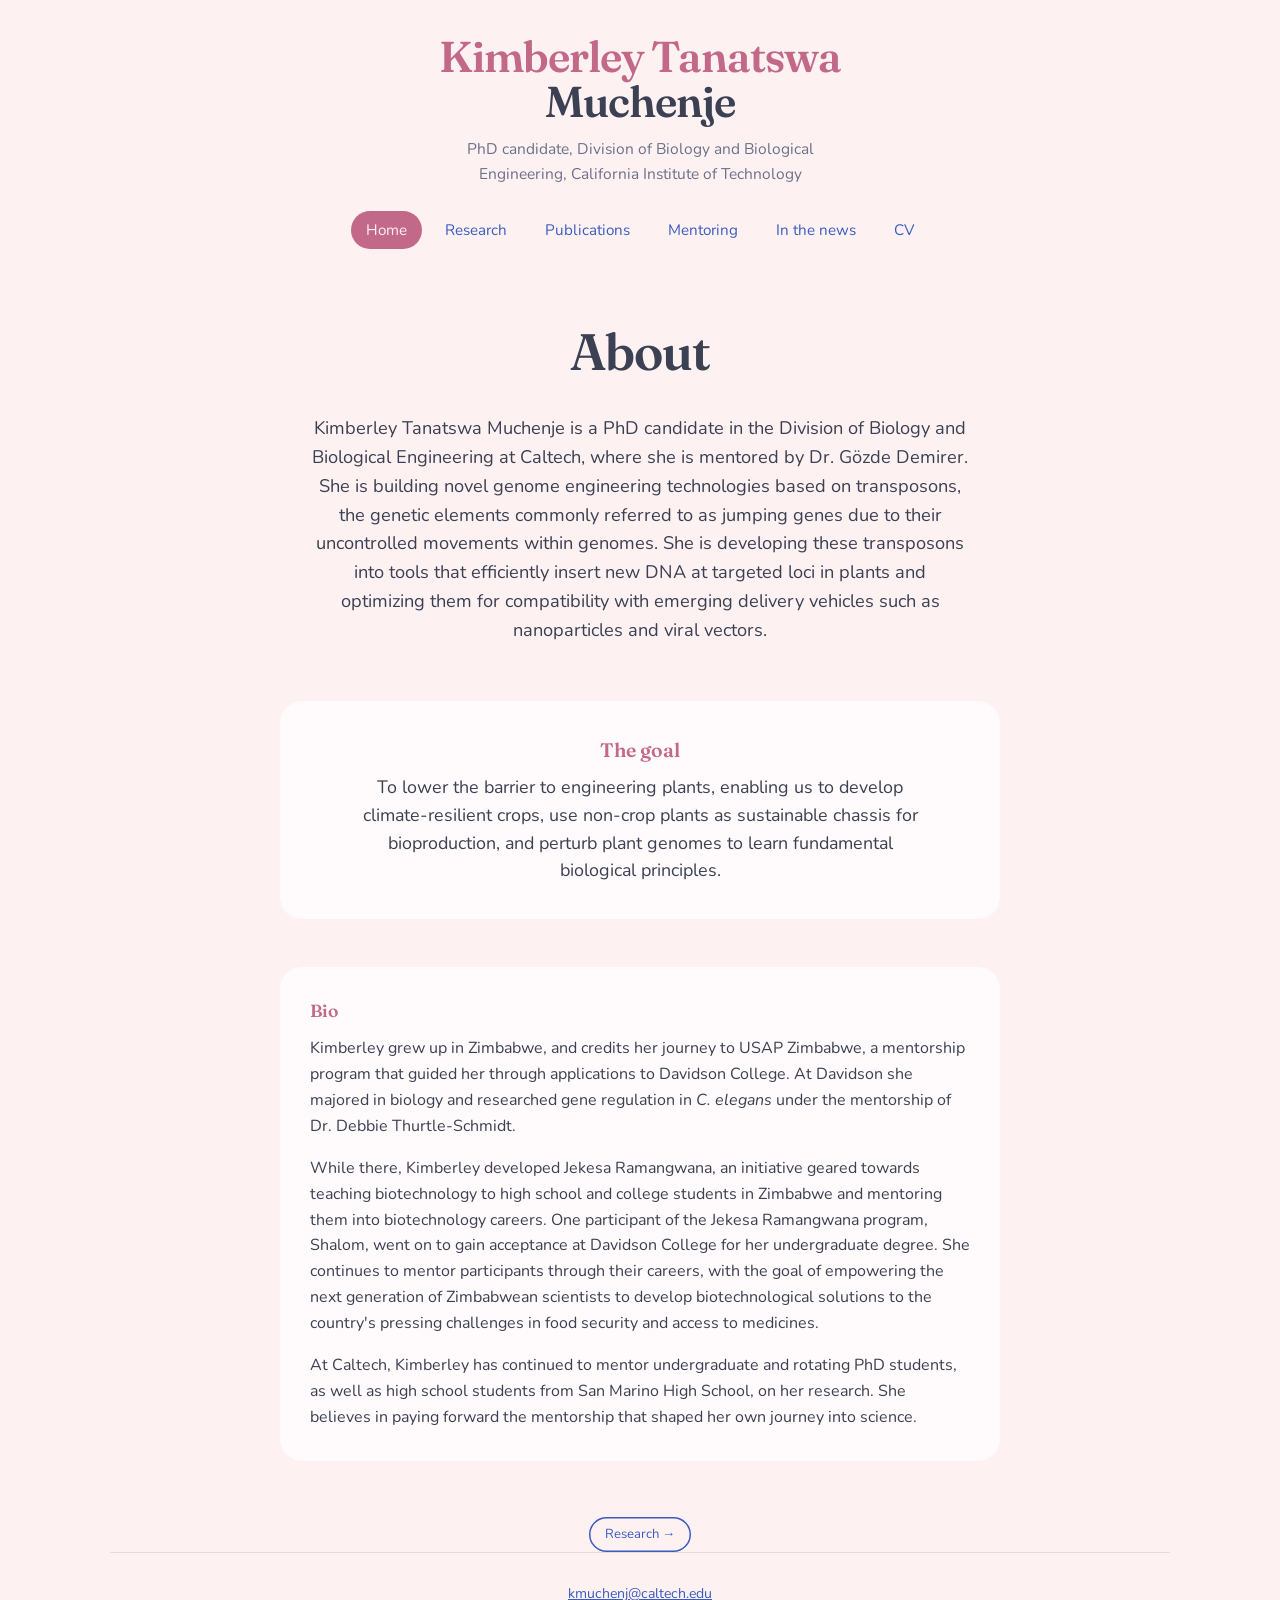
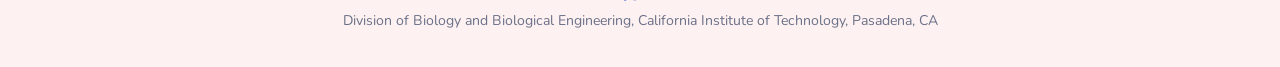
==== commit f48aa5a2: "Rename the bio heading" ====
--- a/index.html
+++ b/index.html
@@ -45,7 +45,7 @@
   </div>
 
   <div class="block">
-    <h2>Before Caltech</h2>
+    <h2>Bio</h2>
     <p>Kimberley grew up in Zimbabwe, and credits her journey to USAP Zimbabwe, a
     mentorship program that guided her through applications to Davidson College. At
     Davidson she majored in biology and researched gene regulation in <em>C. elegans</em>
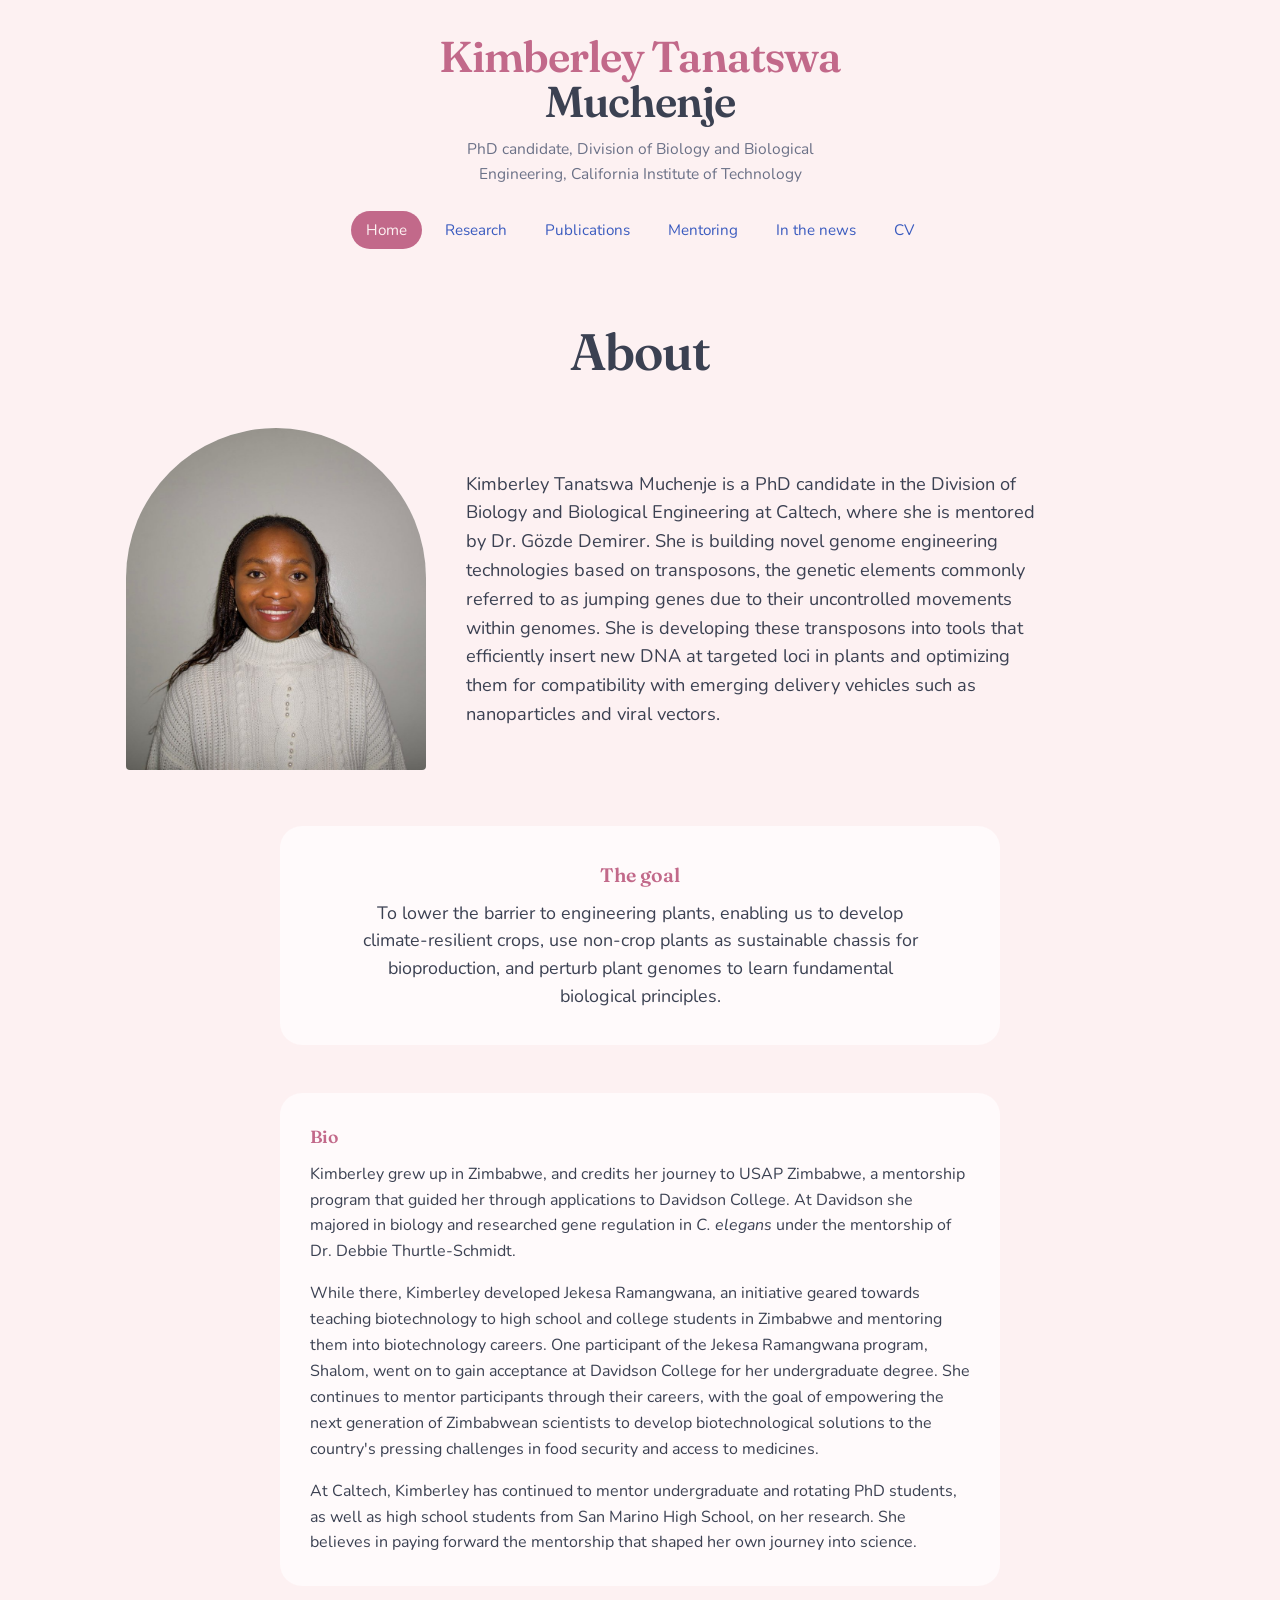
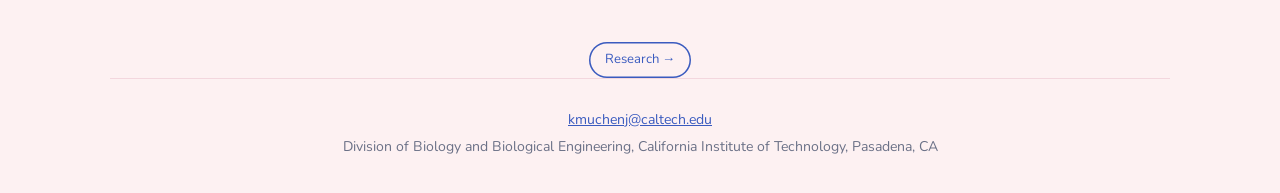
==== commit 07a038ae: "Add headshot and mentoring photos" ====
--- a/index.html
+++ b/index.html
@@ -27,14 +27,18 @@
 
 <main class="wrap">
   <h1>About</h1>
-  <p class="intro">Kimberley Tanatswa Muchenje is a PhD candidate in the Division of
-  Biology and Biological Engineering at Caltech, where she is mentored by Dr. Gözde
-  Demirer. She is building novel genome engineering technologies based on transposons,
-  the genetic elements commonly referred to as jumping genes due to their uncontrolled
-  movements within genomes. She is developing these transposons into tools that
-  efficiently insert new DNA at targeted loci in plants and optimizing them for
-  compatibility with emerging delivery vehicles such as nanoparticles and viral
-  vectors.</p>
+  <div class="hero">
+    <img class="portrait" src="img/headshot.jpg" width="900" height="900"
+      alt="Kimberley Tanatswa Muchenje">
+    <p class="intro">Kimberley Tanatswa Muchenje is a PhD candidate in the Division of
+    Biology and Biological Engineering at Caltech, where she is mentored by Dr. Gözde
+    Demirer. She is building novel genome engineering technologies based on transposons,
+    the genetic elements commonly referred to as jumping genes due to their uncontrolled
+    movements within genomes. She is developing these transposons into tools that
+    efficiently insert new DNA at targeted loci in plants and optimizing them for
+    compatibility with emerging delivery vehicles such as nanoparticles and viral
+    vectors.</p>
+  </div>
 
   <div class="goal">
     <p>The goal</p>
--- a/site.css
+++ b/site.css
@@ -53,6 +53,27 @@
 .intro{max-width:60ch;margin:1.1em auto 0;text-align:center;font-size:1.14rem;
        line-height:1.58;color:var(--ink)}
 .intro + .intro{margin-top:1em}
+
+/* ---------- hero with portrait ---------- */
+.hero{display:grid;grid-template-columns:300px minmax(0,1fr);gap:40px;
+      align-items:center;margin-top:34px}
+.portrait{width:100%;height:auto;aspect-ratio:1/1.14;object-fit:cover;
+      object-position:50% 20%;border-radius:999px 999px 26px 26px;
+      background:var(--card)}
+.hero .intro{margin:0;text-align:left;max-width:52ch}
+@media (max-width:760px){
+  .hero{grid-template-columns:1fr;gap:26px;justify-items:center}
+  .portrait{max-width:250px}
+  .hero .intro{text-align:center}
+}
+
+/* ---------- photo gallery ---------- */
+.gallery{display:grid;gap:16px;margin-top:40px;
+         grid-template-columns:repeat(auto-fit,minmax(260px,1fr))}
+.gallery figure{margin:0}
+.gallery img{width:100%;height:auto;aspect-ratio:4/3;object-fit:cover;
+             border-radius:var(--r);background:var(--card)}
+.gallery.tall img{aspect-ratio:1/1}
 
 /* ---------- pull quote ---------- */
 .goal{margin:56px auto 0;max-width:720px;background:var(--card);
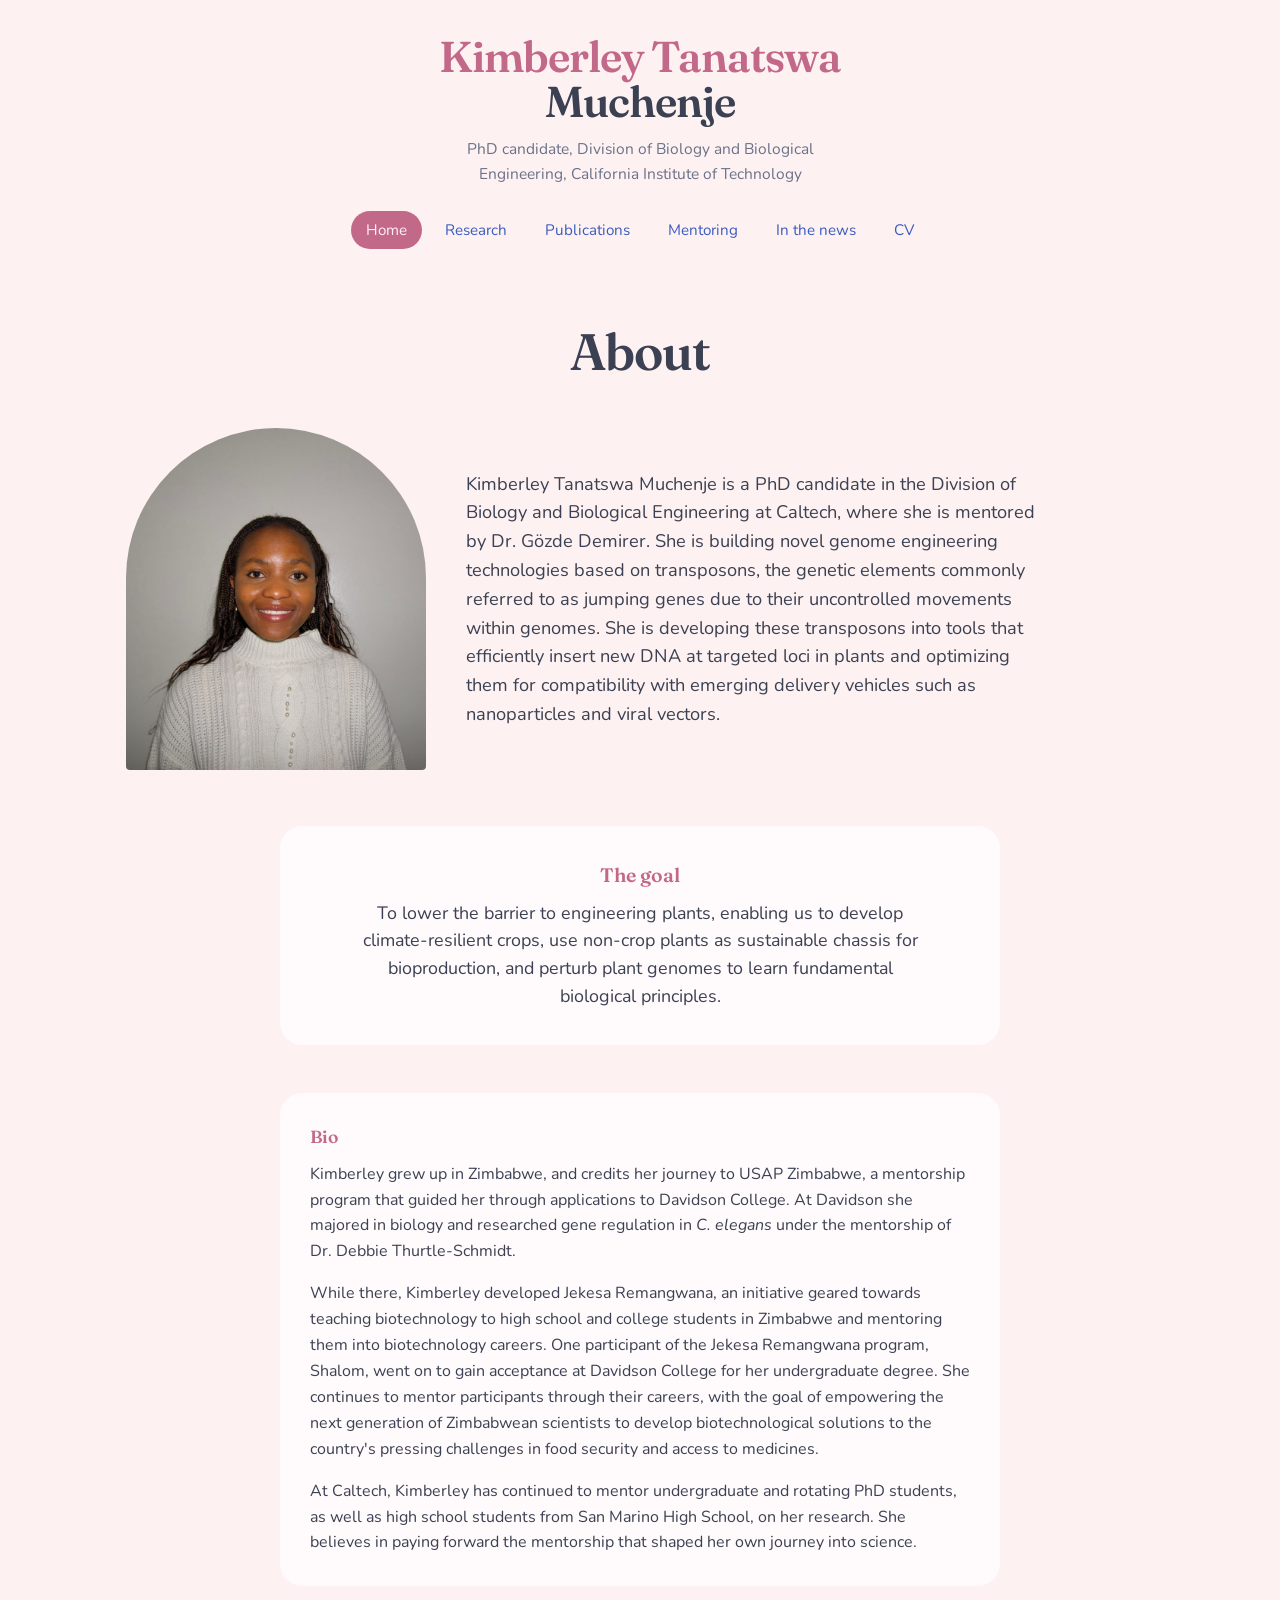
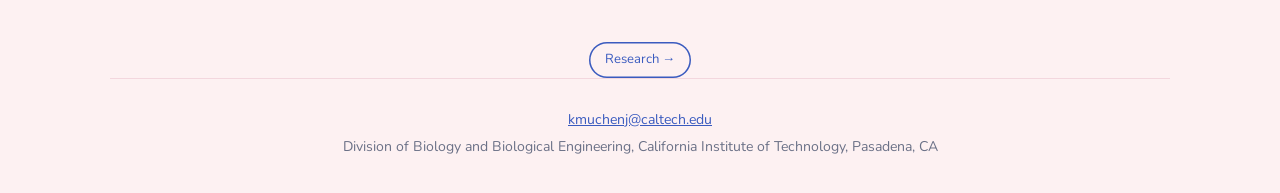
==== commit 32197022: "Spell the programme Jekesa Remangwana" ====
--- a/index.html
+++ b/index.html
@@ -54,9 +54,9 @@
     mentorship program that guided her through applications to Davidson College. At
     Davidson she majored in biology and researched gene regulation in <em>C. elegans</em>
     under the mentorship of Dr. Debbie Thurtle-Schmidt.</p>
-    <p>While there, Kimberley developed Jekesa Ramangwana, an initiative geared towards
+    <p>While there, Kimberley developed Jekesa Remangwana, an initiative geared towards
     teaching biotechnology to high school and college students in Zimbabwe and mentoring
-    them into biotechnology careers. One participant of the Jekesa Ramangwana program,
+    them into biotechnology careers. One participant of the Jekesa Remangwana program,
     Shalom, went on to gain acceptance at Davidson College for her undergraduate degree.
     She continues to mentor participants through their careers, with the goal of
     empowering the next generation of Zimbabwean scientists to develop biotechnological
--- a/site.css
+++ b/site.css
@@ -71,6 +71,10 @@
 .gallery{display:grid;gap:16px;margin-top:40px;
          grid-template-columns:repeat(auto-fit,minmax(260px,1fr))}
 .gallery figure{margin:0}
+.gallery figcaption{margin-top:9px;font-size:.86rem;line-height:1.45;
+             color:var(--muted);text-align:center}
+.gallery-head{font-family:var(--display);font-weight:600;color:var(--pink);
+             font-size:1.22rem;text-align:center;margin:50px 0 0}
 .gallery img{width:100%;height:auto;aspect-ratio:4/3;object-fit:cover;
              border-radius:var(--r);background:var(--card)}
 .gallery.tall img{aspect-ratio:1/1}
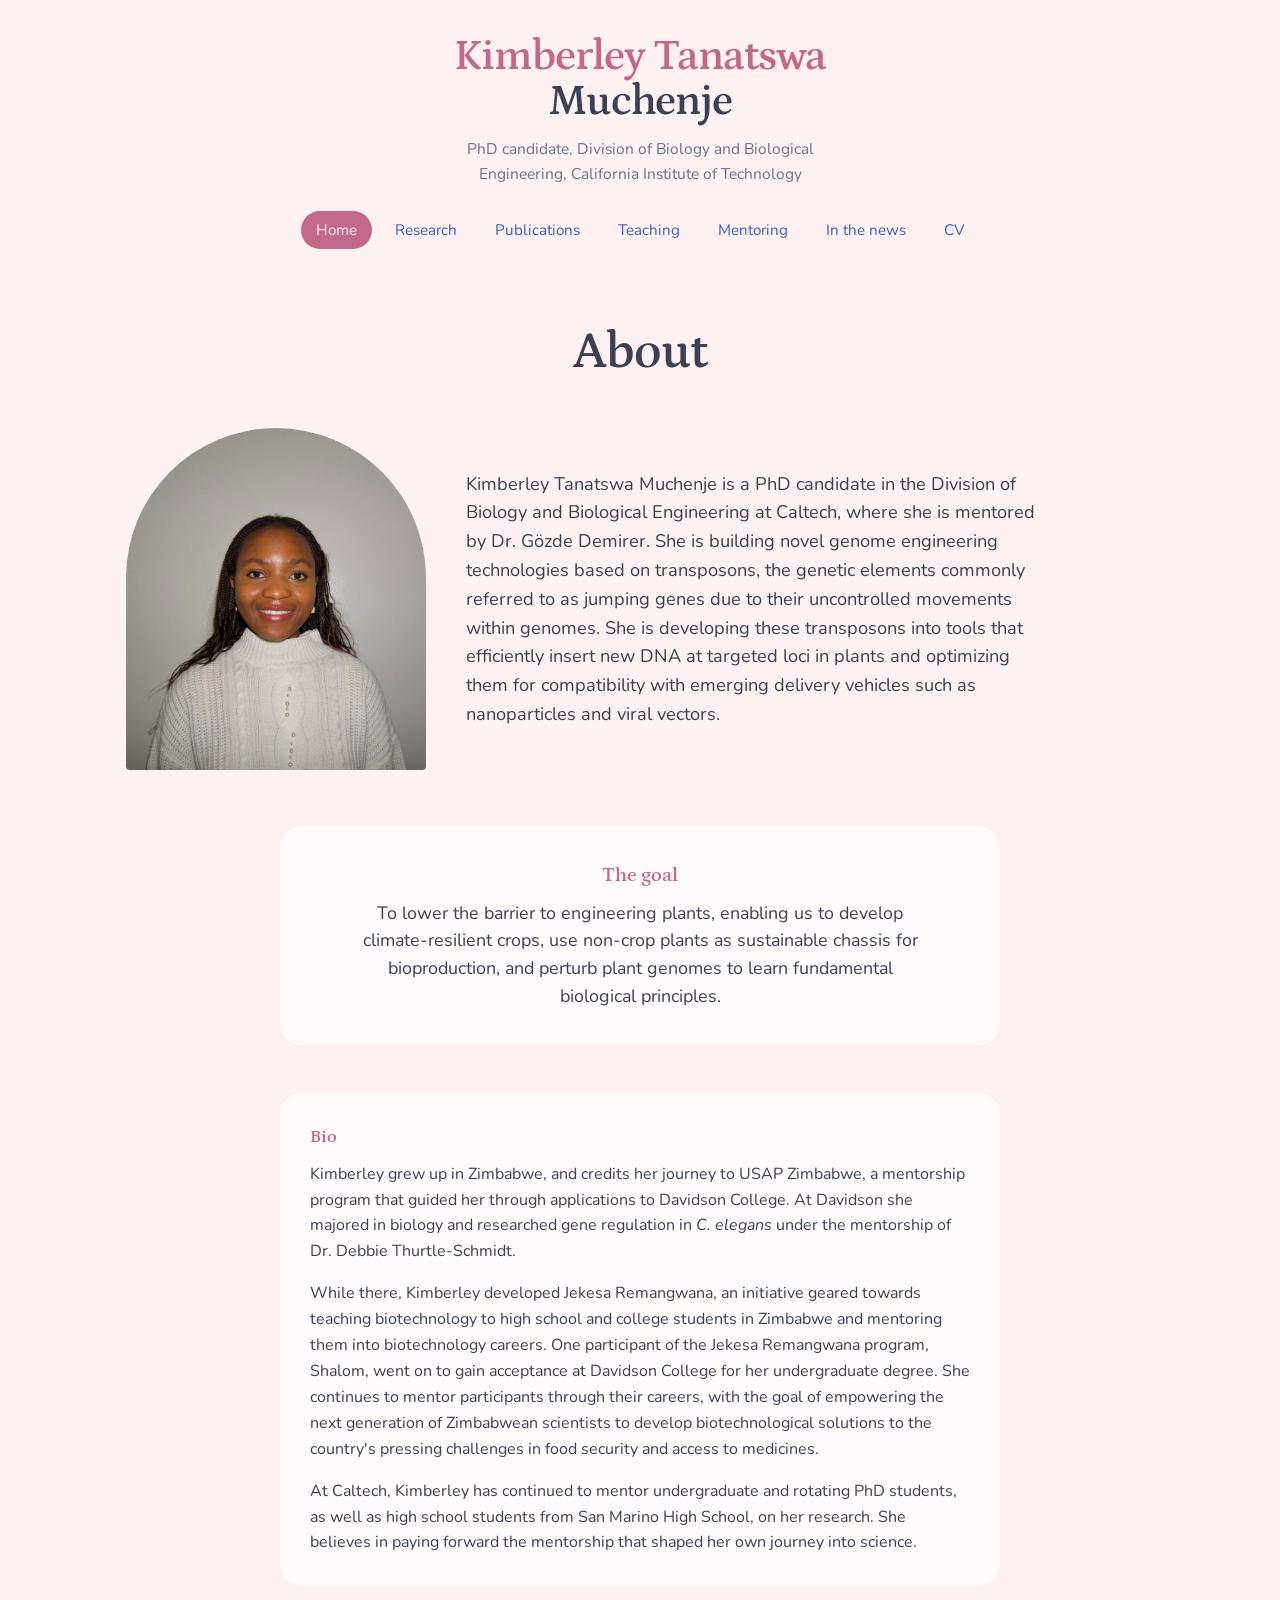
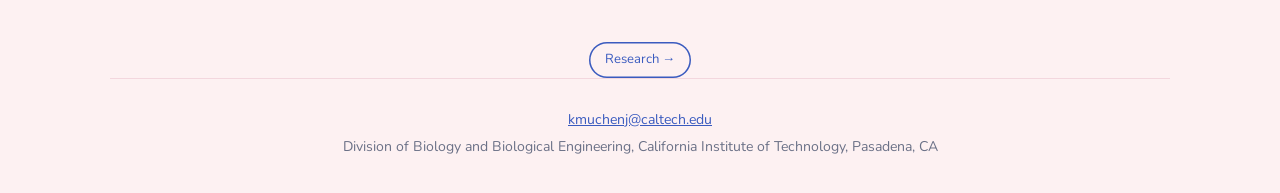
==== commit 6f4841f7: "Split teaching from mentoring and change the display font" ====
--- a/index.html
+++ b/index.html
@@ -7,7 +7,7 @@
 <meta name="description" content="Kimberley Tanatswa Muchenje, PhD candidate in Biology and Biological Engineering at Caltech, building genome engineering technologies from transposons for targeted DNA insertion in plants.">
 <meta name="color-scheme" content="light dark">
 <link rel="preconnect" href="https://fonts.gstatic.com" crossorigin>
-<link rel="stylesheet" href="https://fonts.googleapis.com/css2?family=Fraunces:opsz,wght@9..144,400;9..144,600&family=Nunito:wght@300;400;600&display=swap">
+<link rel="stylesheet" href="https://fonts.googleapis.com/css2?family=Petrona:wght@400;600&family=Nunito:wght@300;400;600&display=swap">
 <link rel="stylesheet" href="site.css">
 </head>
 <body>
@@ -19,6 +19,7 @@
       <a href="index.html" aria-current="page">Home</a>
       <a href="research.html">Research</a>
       <a href="publications.html">Publications</a>
+      <a href="teaching.html">Teaching</a>
       <a href="mentoring.html">Mentoring</a>
       <a href="news.html">In the news</a>
       <a href="cv.html">CV</a>
--- a/site.css
+++ b/site.css
@@ -9,7 +9,7 @@
   --rule:#f3d7de;
   --pink:#c2698a;
   --blue:#3a5bbf;
-  --display:'Fraunces',Georgia,serif;
+  --display:'Petrona',Georgia,serif;
   --body:'Nunito',-apple-system,'Segoe UI',sans-serif;
   --r:22px;
 }
